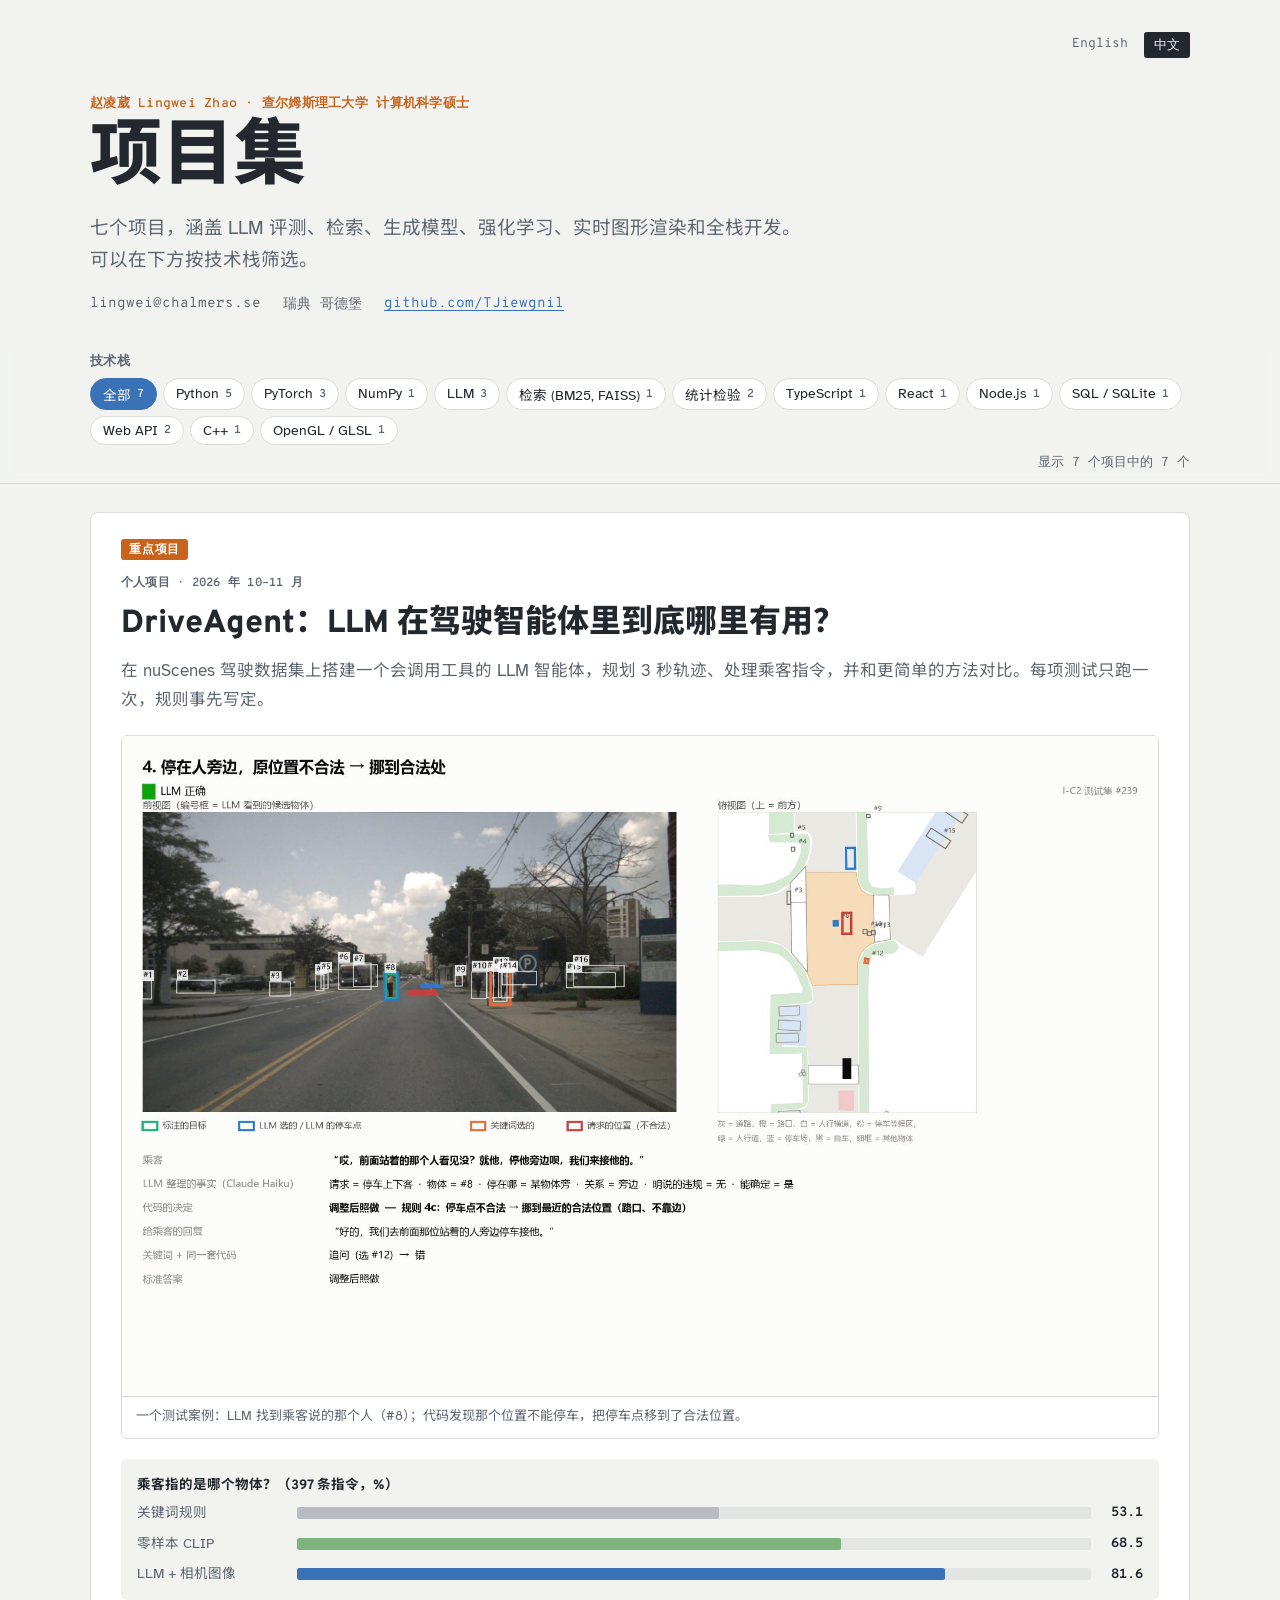
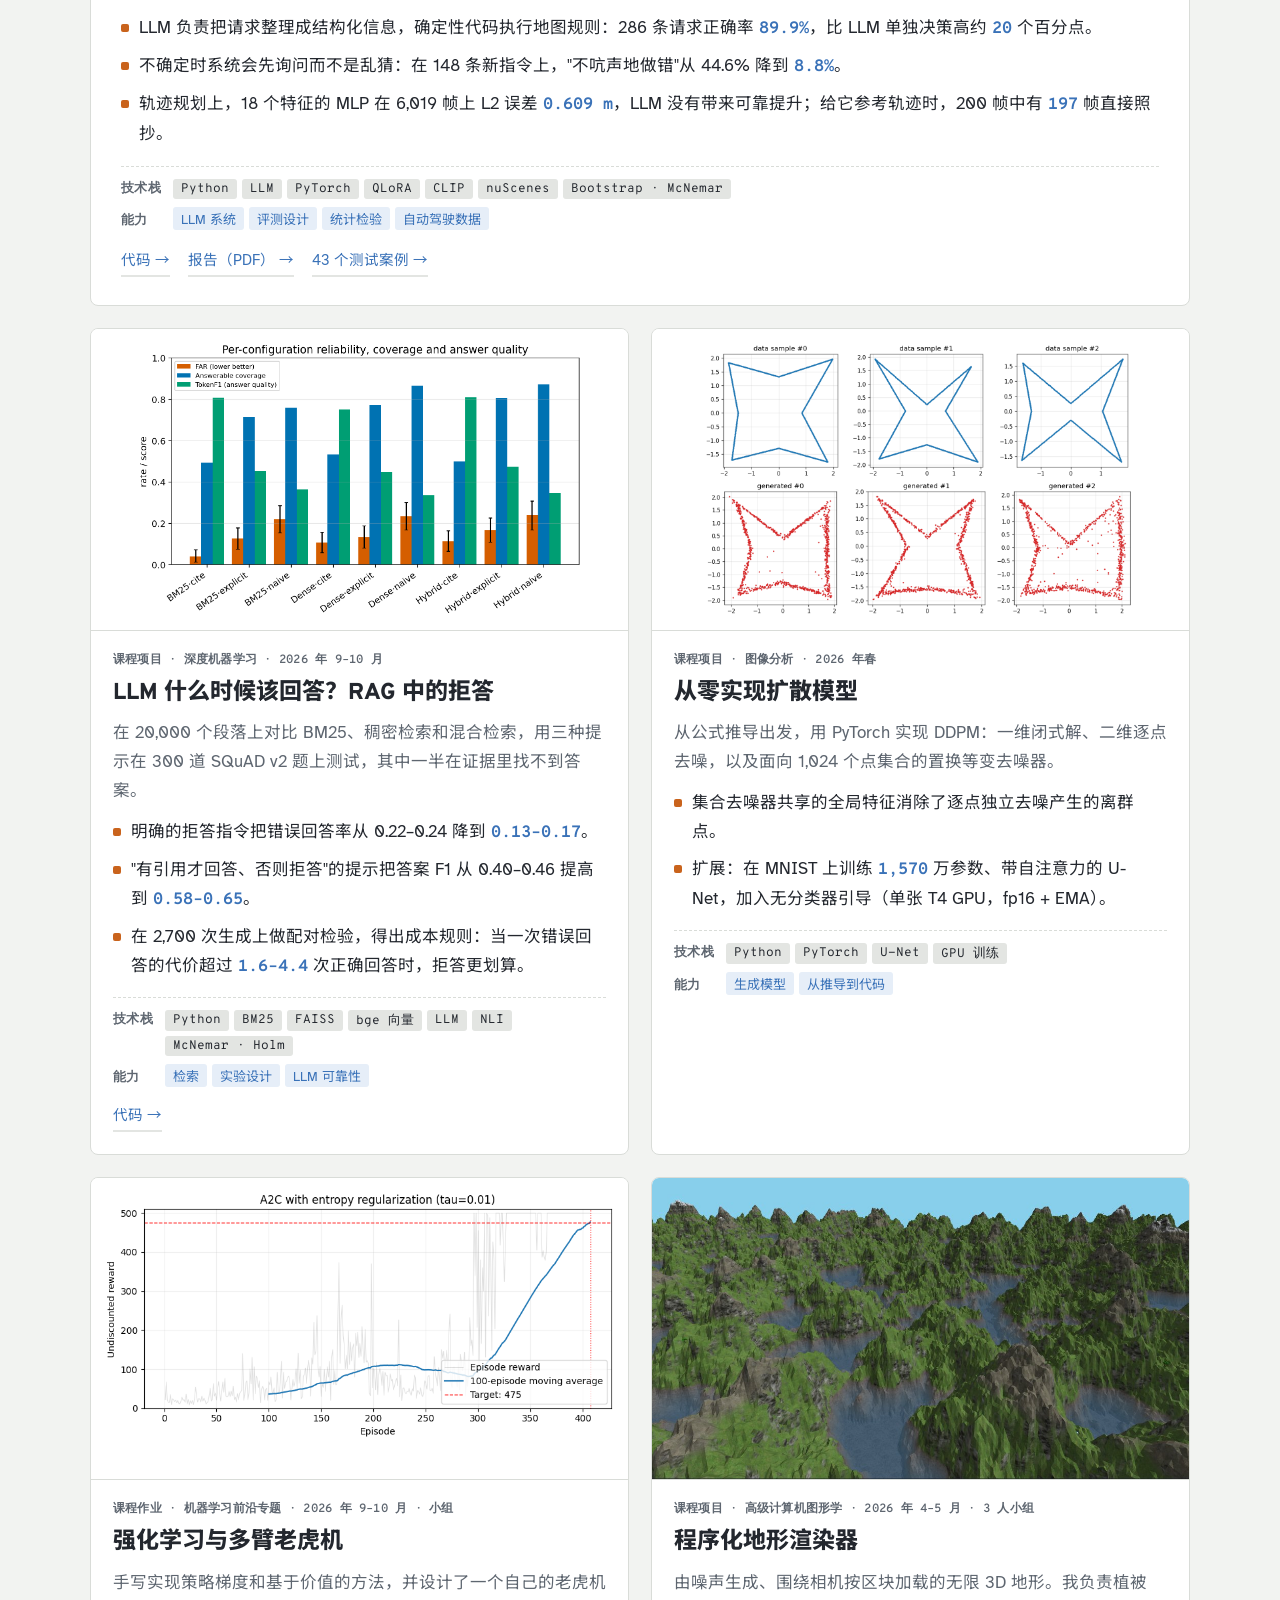
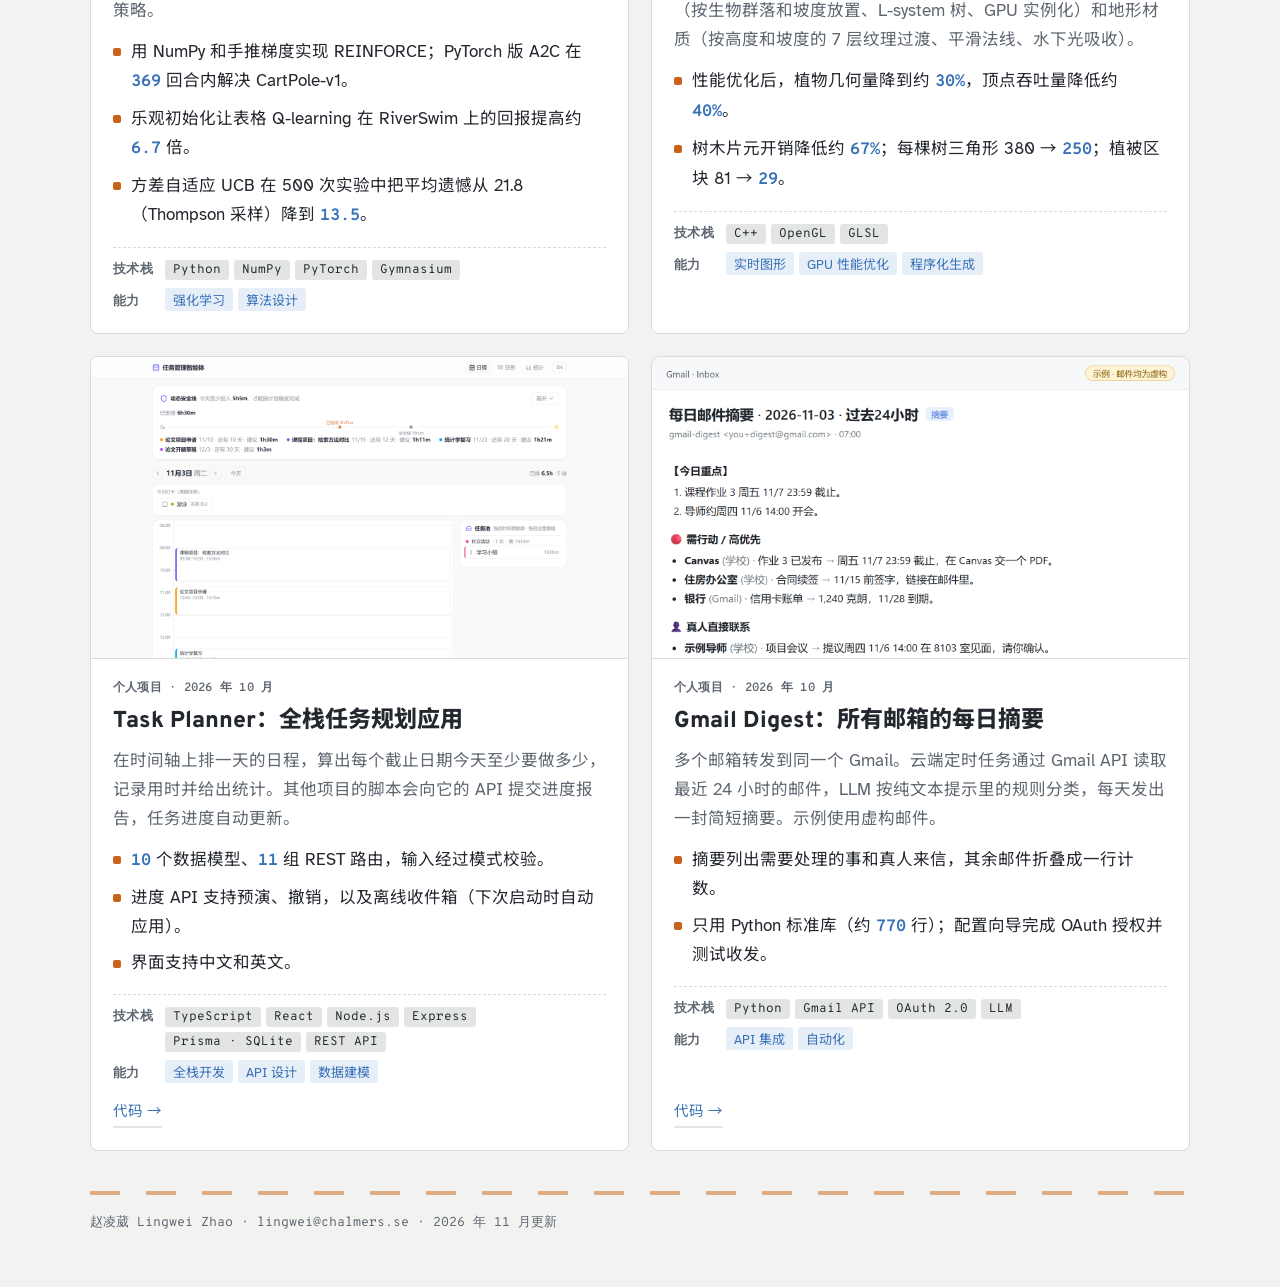
==== zh/index.html @ 18664e40 "Version the CSS/JS links so browsers load the new layout Co-Authored-By: Claude Opus 5.5 <noreply@an" ====
<!doctype html>
<html lang="zh-CN">
<head>
<meta charset="utf-8">
<meta name="viewport" content="width=device-width, initial-scale=1, viewport-fit=cover">
<title>赵凌葳 · 项目集</title>
<link rel="alternate" hreflang="en" href="https://tjiewgnil.github.io/">
<meta name="description" content="赵凌葳的项目：LLM 评测、检索、生成模型、强化学习、实时图形渲染与全栈开发。">
<link rel="preconnect" href="https://fonts.googleapis.com">
<link rel="preconnect" href="https://fonts.gstatic.com" crossorigin>
<link rel="stylesheet" href="https://fonts.googleapis.com/css2?family=Atkinson+Hyperlegible:ital,wght@0,400;0,700;1,400&family=Overpass:wght@700;800&family=Overpass+Mono:wght@400;600;700&family=Noto+Sans+SC:wght@700;800&display=swap">
<link rel="stylesheet" href="../assets/site.css?v=202611040209">
<style>
  :root { --display: "Overpass", "Noto Sans SC", "PingFang SC", "Microsoft YaHei", sans-serif;
          --body: "Atkinson Hyperlegible", "PingFang SC", "Microsoft YaHei", "Noto Sans SC", system-ui, sans-serif; }
  body { line-height: 1.75; }
</style>
</head>
<body>

<header class="hero">
  <div class="wrap">
    <nav class="langbar" aria-label="语言"><a href="../" hreflang="en" lang="en">English</a><span aria-current="page">中文</span></nav>
    <p class="name">赵凌葳 Lingwei Zhao · 查尔姆斯理工大学 计算机科学硕士</p>
    <h1>项目集</h1>
    <p class="lede">七个项目，涵盖 LLM 评测、检索、生成模型、强化学习、实时图形渲染和全栈开发。可以在下方按技术栈筛选。</p>
    <div class="meta">
      <span>lingwei@chalmers.se</span>
      <span>瑞典 哥德堡</span>
      <a href="https://github.com/TJiewgnil">github.com/TJiewgnil</a>
    </div>
  </div>
</header>

<div class="filters">
  <div class="wrap">
    <span class="label" id="filter-label">技术栈</span>
    <div class="chiprow" role="group" aria-labelledby="filter-label" data-all="全部"></div>
    <span class="status" aria-live="polite" data-format="显示 {t} 个项目中的 {n} 个">显示 7 个项目中的 7 个</span>
  </div>
</div>
<script type="application/json" id="tech-labels">{"python":"Python","pytorch":"PyTorch","numpy":"NumPy","llm":"LLM","retrieval":"检索 (BM25, FAISS)","stats":"统计检验","typescript":"TypeScript","react":"React","node":"Node.js","sql":"SQL / SQLite","api":"Web API","cpp":"C++","opengl":"OpenGL / GLSL"}</script>

<main class="wrap">
  <div class="grid">

    <!-- 1 DriveAgent (featured) -->
    <article class="card featured" id="driveagent" data-tech="python pytorch llm stats">
      <div class="body">
        <span class="badge">重点项目</span>
        <p class="ctx">个人项目 · 2026 年 10–11 月</p>
        <h2>DriveAgent：LLM 在驾驶智能体里到底哪里有用？</h2>
        <p class="what">在 nuScenes 驾驶数据集上搭建一个会调用工具的 LLM 智能体，规划 3 秒轨迹、处理乘客指令，并和更简单的方法对比。每项测试只跑一次，规则事先写定。</p>
        <figure class="fig">
          <img class="thumb" src="../assets/case_04_zh.jpg" alt="测试案例：乘客要求停在某人旁边；LLM 找到正确的人，代码把停车点移到合法位置" loading="lazy">
          <figcaption class="cap">一个测试案例：LLM 找到乘客说的那个人（#8）；代码发现那个位置不能停车，把停车点移到了合法位置。</figcaption>
        </figure>
        <div class="mini grow" role="img" aria-label="397 条 Talk2Car 指令上的准确率：关键词规则 53.1%，零样本 CLIP 68.5%，LLM 加相机图像 81.6%">
          <div class="t">乘客指的是哪个物体？（397 条指令，%）</div>
          <div class="row"><span class="lt">关键词规则</span><div class="track"><div class="fill road" style="--w:53.1%"></div></div><span class="val">53.1</span></div>
          <div class="row"><span class="lt">零样本 CLIP</span><div class="track"><div class="fill walk" style="--w:68.5%"></div></div><span class="val">68.5</span></div>
          <div class="row"><span class="lt">LLM + 相机图像</span><div class="track"><div class="fill park" style="--w:81.6%"></div></div><span class="val">81.6</span></div>
        </div>
        <ul class="results">
          <li>LLM 负责把请求整理成结构化信息，确定性代码执行地图规则：286 条请求正确率 <b>89.9%</b>，比 LLM 单独决策高约 <b>20</b> 个百分点。</li>
          <li>不确定时系统会先询问而不是乱猜：在 148 条新指令上，"不吭声地做错"从 44.6% 降到 <b>8.8%</b>。</li>
          <li>轨迹规划上，18 个特征的 MLP 在 6,019 帧上 L2 误差 <b>0.609 m</b>，LLM 没有带来可靠提升；给它参考轨迹时，200 帧中有 <b>197</b> 帧直接照抄。</li>
        </ul>
        <dl class="tags">
          <dt>技术栈</dt>
          <dd><span class="tech" data-k="python">Python</span><span class="tech" data-k="llm">LLM</span><span class="tech" data-k="pytorch">PyTorch</span><span class="tech">QLoRA</span><span class="tech">CLIP</span><span class="tech">nuScenes</span><span class="tech" data-k="stats">Bootstrap · McNemar</span></dd>
          <dt>能力</dt>
          <dd><span class="skill">LLM 系统</span><span class="skill">评测设计</span><span class="skill">统计检验</span><span class="skill">自动驾驶数据</span></dd>
        </dl>
        <div class="links">
          <a href="https://github.com/TJiewgnil/DriveAgent/blob/main/README.zh-CN.md">代码</a>
          <a href="https://github.com/TJiewgnil/DriveAgent/blob/main/docs/report.zh-CN.pdf">报告（PDF）</a>
          <a href="https://tjiewgnil.github.io/DriveAgent/">43 个测试案例</a>
        </div>
      </div>
    </article>

    <!-- 2 RAG -->
    <article class="card" id="rag" data-tech="python llm retrieval stats">
      <img class="thumb contain" src="../assets/rag-reliability.png" alt="九种检索器与提示组合的错误回答率、可回答覆盖率和答案 F1 柱状图" loading="lazy">
      <div class="body">
        <p class="ctx">课程项目 · 深度机器学习 · 2026 年 9–10 月</p>
        <h2>LLM 什么时候该回答？RAG 中的拒答</h2>
        <p class="what">在 20,000 个段落上对比 BM25、稠密检索和混合检索，用三种提示在 300 道 SQuAD v2 题上测试，其中一半在证据里找不到答案。</p>
        <ul class="results">
          <li>明确的拒答指令把错误回答率从 0.22–0.24 降到 <b>0.13–0.17</b>。</li>
          <li>"有引用才回答、否则拒答"的提示把答案 F1 从 0.40–0.46 提高到 <b>0.58–0.65</b>。</li>
          <li>在 2,700 次生成上做配对检验，得出成本规则：当一次错误回答的代价超过 <b>1.6–4.4</b> 次正确回答时，拒答更划算。</li>
        </ul>
        <dl class="tags">
          <dt>技术栈</dt>
          <dd><span class="tech" data-k="python">Python</span><span class="tech" data-k="retrieval">BM25</span><span class="tech" data-k="retrieval">FAISS</span><span class="tech">bge 向量</span><span class="tech" data-k="llm">LLM</span><span class="tech">NLI</span><span class="tech" data-k="stats">McNemar · Holm</span></dd>
          <dt>能力</dt>
          <dd><span class="skill">检索</span><span class="skill">实验设计</span><span class="skill">LLM 可靠性</span></dd>
        </dl>
        <div class="links"><a href="https://github.com/TJiewgnil/rag-cite-or-abstain">代码</a></div>
      </div>
    </article>

    <!-- 3 Diffusion -->
    <article class="card" id="diffusion" data-tech="python pytorch">
      <img class="thumb contain" src="../assets/diffusion-sets.png" alt="上排：1,024 个点组成的训练形状；下排：集合去噪器生成的形状" loading="lazy">
      <div class="body">
        <p class="ctx">课程项目 · 图像分析 · 2026 年春</p>
        <h2>从零实现扩散模型</h2>
        <p class="what">从公式推导出发，用 PyTorch 实现 DDPM：一维闭式解、二维逐点去噪，以及面向 1,024 个点集合的置换等变去噪器。</p>
        <ul class="results">
          <li>集合去噪器共享的全局特征消除了逐点独立去噪产生的离群点。</li>
          <li>扩展：在 MNIST 上训练 <b>1,570</b> 万参数、带自注意力的 U-Net，加入无分类器引导（单张 T4 GPU，fp16 + EMA）。</li>
        </ul>
        <dl class="tags">
          <dt>技术栈</dt>
          <dd><span class="tech" data-k="python">Python</span><span class="tech" data-k="pytorch">PyTorch</span><span class="tech">U-Net</span><span class="tech">GPU 训练</span></dd>
          <dt>能力</dt>
          <dd><span class="skill">生成模型</span><span class="skill">从推导到代码</span></dd>
        </dl>
      </div>
    </article>

    <!-- 4 RL -->
    <article class="card" id="rl" data-tech="python numpy pytorch">
      <img class="thumb contain" src="../assets/rl-a2c.png" alt="CartPole-v1 上带熵正则的 A2C 学习曲线，达到 475 分目标" loading="lazy">
      <div class="body">
        <p class="ctx">课程作业 · 机器学习前沿专题 · 2026 年 9–10 月 · 小组</p>
        <h2>强化学习与多臂老虎机</h2>
        <p class="what">手写实现策略梯度和基于价值的方法，并设计了一个自己的老虎机策略。</p>
        <ul class="results">
          <li>用 NumPy 和手推梯度实现 REINFORCE；PyTorch 版 A2C 在 <b>369</b> 回合内解决 CartPole-v1。</li>
          <li>乐观初始化让表格 Q-learning 在 RiverSwim 上的回报提高约 <b>6.7</b> 倍。</li>
          <li>方差自适应 UCB 在 500 次实验中把平均遗憾从 21.8（Thompson 采样）降到 <b>13.5</b>。</li>
        </ul>
        <dl class="tags">
          <dt>技术栈</dt>
          <dd><span class="tech" data-k="python">Python</span><span class="tech" data-k="numpy">NumPy</span><span class="tech" data-k="pytorch">PyTorch</span><span class="tech">Gymnasium</span></dd>
          <dt>能力</dt>
          <dd><span class="skill">强化学习</span><span class="skill">算法设计</span></dd>
        </dl>
      </div>
    </article>

    <!-- 5 Terrain -->
    <article class="card" id="terrain" data-tech="cpp opengl">
      <img class="thumb" src="../assets/terrain-final.jpg" alt="渲染出的峡湾地形：带纹理的山体、湖泊和森林按区块加载" loading="lazy">
      <div class="body">
        <p class="ctx">课程项目 · 高级计算机图形学 · 2026 年 4–5 月 · 3 人小组</p>
        <h2>程序化地形渲染器</h2>
        <p class="what">由噪声生成、围绕相机按区块加载的无限 3D 地形。我负责植被（按生物群落和坡度放置、L-system 树、GPU 实例化）和地形材质（按高度和坡度的 7 层纹理过渡、平滑法线、水下光吸收）。</p>
        <ul class="results">
          <li>性能优化后，植物几何量降到约 <b>30%</b>，顶点吞吐量降低约 <b>40%</b>。</li>
          <li>树木片元开销降低约 <b>67%</b>；每棵树三角形 380 → <b>250</b>；植被区块 81 → <b>29</b>。</li>
        </ul>
        <dl class="tags">
          <dt>技术栈</dt>
          <dd><span class="tech" data-k="cpp">C++</span><span class="tech" data-k="opengl">OpenGL</span><span class="tech" data-k="opengl">GLSL</span></dd>
          <dt>能力</dt>
          <dd><span class="skill">实时图形</span><span class="skill">GPU 性能优化</span><span class="skill">程序化生成</span></dd>
        </dl>
      </div>
    </article>

    <!-- 6 Task Planner -->
    <article class="card" id="taskplanner" data-tech="typescript react node sql api">
      <img class="thumb" src="../assets/tp-schedule-zh.png" alt="任务规划器的日视图：时间轴、安全线和任务池" loading="lazy">
      <div class="body">
        <p class="ctx">个人项目 · 2026 年 10 月</p>
        <h2>Task Planner：全栈任务规划应用</h2>
        <p class="what">在时间轴上排一天的日程，算出每个截止日期今天至少要做多少，记录用时并给出统计。其他项目的脚本会向它的 API 提交进度报告，任务进度自动更新。</p>
        <ul class="results">
          <li><b>10</b> 个数据模型、<b>11</b> 组 REST 路由，输入经过模式校验。</li>
          <li>进度 API 支持预演、撤销，以及离线收件箱（下次启动时自动应用）。</li>
          <li>界面支持中文和英文。</li>
        </ul>
        <dl class="tags">
          <dt>技术栈</dt>
          <dd><span class="tech" data-k="typescript">TypeScript</span><span class="tech" data-k="react">React</span><span class="tech" data-k="node">Node.js</span><span class="tech" data-k="node">Express</span><span class="tech" data-k="sql">Prisma · SQLite</span><span class="tech" data-k="api">REST API</span></dd>
          <dt>能力</dt>
          <dd><span class="skill">全栈开发</span><span class="skill">API 设计</span><span class="skill">数据建模</span></dd>
        </dl>
        <div class="links"><a href="https://github.com/TJiewgnil/task-planner">代码</a></div>
      </div>
    </article>

    <!-- 7 Gmail Digest -->
    <article class="card" id="gmaildigest" data-tech="python llm api">
      <img class="thumb" src="../assets/digest-zh.png" alt="每日摘要邮件示例：今日重点、待办和来自真人的消息" loading="lazy">
      <div class="body">
        <p class="ctx">个人项目 · 2026 年 10 月</p>
        <h2>Gmail Digest：所有邮箱的每日摘要</h2>
        <p class="what">多个邮箱转发到同一个 Gmail。云端定时任务通过 Gmail API 读取最近 24 小时的邮件，LLM 按纯文本提示里的规则分类，每天发出一封简短摘要。示例使用虚构邮件。</p>
        <ul class="results">
          <li>摘要列出需要处理的事和真人来信，其余邮件折叠成一行计数。</li>
          <li>只用 Python 标准库（约 <b>770</b> 行）；配置向导完成 OAuth 授权并测试收发。</li>
        </ul>
        <dl class="tags">
          <dt>技术栈</dt>
          <dd><span class="tech" data-k="python">Python</span><span class="tech" data-k="api">Gmail API</span><span class="tech" data-k="api">OAuth 2.0</span><span class="tech" data-k="llm">LLM</span></dd>
          <dt>能力</dt>
          <dd><span class="skill">API 集成</span><span class="skill">自动化</span></dd>
        </dl>
        <div class="links"><a href="https://github.com/TJiewgnil/gmail-digest">代码</a></div>
      </div>
    </article>

  </div>
</main>

<footer><div class="wrap"><div class="lane" role="presentation"></div><p>赵凌葳 Lingwei Zhao · lingwei@chalmers.se · 2026 年 11 月更新</p></div></footer>
<script src="../assets/portfolio.js?v=202611040209"></script>
</body>
</html>
---- assets/site.css ----
/* Layout: a project collection. A sticky tech-stack filter under the header; one featured wide card
   (DriveAgent) and a two-column grid of project cards with the same anatomy: image, context, what was built,
   results, tech stack (filterable), skills, links. Colours from the DriveAgent map-figure legend; light only. */
:root {
  color-scheme: light;
  --bg: #F2F3F1;        /* crosswalk paper */
  --surface: #FFFFFF;
  --ink: #23272E;       /* asphalt */
  --muted: #5E6670;
  --line: #D9DCD8;
  --track: #E3E5E2;
  --road: #B8BCC2;      /* baselines */
  --walk: #7FB37E;      /* sidewalk green */
  --park: #3A72B8;      /* car-park blue: primary, links, active filter */
  --junction: #C9631C;  /* intersection orange: highlights */
  --park-soft: #E6EEF8;
  --on-park: #FFFFFF;
  --display: "Overpass", "Noto Sans SC", system-ui, "Segoe UI", sans-serif;
  --body: "Atkinson Hyperlegible", system-ui, -apple-system, "Segoe UI", "PingFang SC", "Microsoft YaHei", sans-serif;
  --mono: "Overpass Mono", ui-monospace, Consolas, Menlo, monospace;
}
* { box-sizing: border-box; }
html { -webkit-text-size-adjust: 100%; }
body { margin: 0; background: var(--bg); color: var(--ink); font: 16.5px/1.6 var(--body); }
body::before { content: ""; position: fixed; inset: 0 0 auto; height: env(safe-area-inset-top, 0px); z-index: 10; background: var(--bg); }
.wrap { max-width: 1140px; margin: 0 auto;
  padding-left: max(20px, env(safe-area-inset-left, 0px)); padding-right: max(20px, env(safe-area-inset-right, 0px)); }
a { color: var(--park); text-decoration-thickness: 1px; text-underline-offset: 3px; }
a:hover { color: var(--junction); }
:focus-visible { outline: 3px solid var(--junction); outline-offset: 2px; border-radius: 3px; }
h1, h2, h3 { font-family: var(--display); text-wrap: balance; color: var(--ink); margin: 0; }
p { margin: 0; }

/* ---------- header */
.hero { padding-block: 32px 28px; }
.langbar { display: flex; justify-content: flex-end; gap: 6px; margin-bottom: 36px; font: 13px var(--mono); }
.langbar a, .langbar span { padding: 4px 10px; border-radius: 3px; text-decoration: none; }
.langbar a { color: var(--muted); }
.langbar a:hover { color: var(--ink); background: var(--track); }
.langbar span { background: var(--ink); color: var(--bg); }
.name { font: 600 13px var(--mono); letter-spacing: .08em; text-transform: uppercase; color: var(--junction); margin-bottom: 12px; }
:lang(zh) .name { text-transform: none; letter-spacing: .02em; }
h1 { font-size: clamp(40px, 6.6vw, 72px); line-height: 1; font-weight: 800; letter-spacing: -.025em; margin-bottom: 16px; }
:lang(zh) h1 { letter-spacing: 0; }
.lede { font-size: 18.5px; color: var(--muted); max-width: 720px; margin-bottom: 18px; }
.meta { display: flex; flex-wrap: wrap; gap: 6px 22px; font: 14px var(--mono); color: var(--muted); }
.lane { height: 4px; background: repeating-linear-gradient(90deg, var(--junction) 0 30px, transparent 30px 56px); opacity: .5; }

/* ---------- filter bar */
.filters { position: sticky; top: env(safe-area-inset-top, 0px); z-index: 5; background: color-mix(in srgb, var(--bg) 92%, transparent); backdrop-filter: blur(6px); border-bottom: 1px solid var(--line); }
.filters .wrap { padding-block: 12px; display: flex; flex-wrap: wrap; align-items: center; gap: 8px 14px; }
.filters .label { font: 600 12.5px var(--mono); letter-spacing: .07em; text-transform: uppercase; color: var(--muted); }
:lang(zh) .filters .label { letter-spacing: .02em; }
.chiprow { display: flex; flex-wrap: wrap; gap: 6px; min-width: 0; }
.fchip { font: 13.5px var(--body); color: var(--ink); background: var(--surface); border: 1px solid var(--line); border-radius: 999px; padding: 5px 12px; cursor: pointer; display: inline-flex; gap: 6px; align-items: center; }
.fchip .n { font: 600 11.5px var(--mono); color: var(--muted); }
.fchip:hover { border-color: var(--park); }
.fchip[aria-pressed="true"] { background: var(--park); border-color: var(--park); color: var(--on-park); }
.fchip[aria-pressed="true"] .n { color: var(--on-park); opacity: .85; }
.status { font: 13px var(--mono); color: var(--muted); margin-left: auto; }

/* ---------- cards */
.grid { display: grid; grid-template-columns: repeat(2, minmax(0, 1fr)); gap: 22px; padding-block: 28px 12px; }
.card { background: var(--surface); border: 1px solid var(--line); border-radius: 8px; overflow: hidden; display: flex; flex-direction: column; min-width: 0; }
.card[hidden] { display: none !important; }
.card .thumb { display: block; width: 100%; aspect-ratio: 16 / 9; object-fit: cover; object-position: top; background: #fff; border-bottom: 1px solid var(--line); }
.card .thumb.contain { object-fit: contain; padding: 10px; }
.card .body { padding: 20px 22px 22px; display: flex; flex-direction: column; gap: 12px; flex: 1; }
.ctx { font: 600 12px var(--mono); letter-spacing: .06em; text-transform: uppercase; color: var(--muted); }
:lang(zh) .ctx { letter-spacing: .02em; }
.card h2 { font-size: 23px; line-height: 1.2; font-weight: 800; }
.what { color: var(--muted); }
.results { list-style: none; margin: 0; padding: 0; display: grid; gap: 8px; }
.results li { padding-left: 18px; position: relative; }
.results li::before { content: ""; position: absolute; left: 0; top: .62em; width: 8px; height: 8px; border-radius: 2px; background: var(--junction); }
.results b { font-family: var(--mono); font-weight: 700; color: var(--park); }
.tags { display: grid; grid-template-columns: auto minmax(0, 1fr); gap: 8px 12px; align-items: baseline; margin: 4px 0 0; padding-top: 12px; border-top: 1px dashed var(--line); }
.tags dt { font: 600 11.5px var(--mono); letter-spacing: .07em; text-transform: uppercase; color: var(--muted); white-space: nowrap; }
:lang(zh) .tags dt { letter-spacing: .02em; font-size: 12.5px; }
.tags dd { margin: 0; display: flex; flex-wrap: wrap; gap: 5px; }
.tech { font: 12.5px var(--mono); color: var(--ink); background: var(--track); border-radius: 3px; padding: 2px 8px; }
.tech.on { background: var(--park); color: var(--on-park); }
.skill { font: 13px var(--body); color: var(--park); background: var(--park-soft); border-radius: 3px; padding: 2px 8px; }
.links { display: flex; flex-wrap: wrap; gap: 8px 18px; margin-top: auto; padding-top: 4px; }
.links a { font-size: 14.5px; text-decoration: none; border-bottom: 2px solid var(--track); padding-bottom: 1px; }
.links a::after { content: " \2192"; }
.links a:hover { border-color: var(--junction); }
.cap { font-size: 13px; color: var(--muted); padding: 8px 22px 0; }

/* featured card: one column, top to bottom (title, description, figure, chart, results, tags, links) */
.card.featured { grid-column: 1 / -1; }
.card.featured .body { padding: 26px 30px 28px; gap: 14px; }
.card.featured h2 { font-size: clamp(26px, 3vw, 32px); }
.fig { margin: 6px 0; border: 1px solid var(--line); border-radius: 6px; background: #fff; overflow: hidden; }
.fig .thumb { aspect-ratio: auto; height: auto; border-bottom: 0; object-fit: contain; }
.fig .cap { padding: 8px 14px 10px; border-top: 1px solid var(--line); }
.badge { align-self: flex-start; font: 700 11.5px var(--mono); letter-spacing: .07em; text-transform: uppercase; background: var(--junction); color: #fff; padding: 3px 8px; border-radius: 3px; }

/* mini bar chart in the featured card */
.mini { display: grid; gap: 7px; padding: 14px 16px; background: var(--bg); border-radius: 6px; }
.mini .t { font: 700 13.5px var(--display); }
.row { display: grid; grid-template-columns: 150px minmax(0, 1fr) 42px; gap: 10px; align-items: center; font-size: 13.5px; color: var(--muted); }
.track { height: 12px; background: var(--track); border-radius: 2px; overflow: hidden; }
.fill { height: 100%; width: var(--w); border-radius: 2px; }
.fill.road { background: var(--road); } .fill.walk { background: var(--walk); } .fill.park { background: var(--park); }
.val { text-align: right; font: 700 13.5px var(--mono); color: var(--ink); font-variant-numeric: tabular-nums; }
.motion .grow .fill { width: 0; transition: width 1s cubic-bezier(.2, .7, .2, 1); }
.motion .grow .row:nth-of-type(2) .fill { transition-delay: .15s; }
.motion .grow .row:nth-of-type(3) .fill { transition-delay: .3s; }
.motion .grow.in .fill { width: var(--w); }

.empty { padding: 40px 0; color: var(--muted); }
footer { padding-block: 28px 56px; font: 13px var(--mono); color: var(--muted); }
footer p { margin-top: 18px; }

@media (max-width: 900px) {
  .grid { grid-template-columns: minmax(0, 1fr); }
  .card.featured .body { padding: 20px 18px 22px; }
  .status { margin-left: 0; width: 100%; }
}
@media (max-width: 560px) {
  body { font-size: 16px; }
  .card .body { padding: 18px 16px 20px; }
  .row { grid-template-columns: minmax(0, 1fr) 42px; }
  .row .lt { grid-column: 1 / -1; margin-bottom: -4px; }
  .tags { grid-template-columns: minmax(0, 1fr); }
  .langbar { margin-bottom: 24px; }
  /* one scrollable chip row so the sticky bar stays short on phones */
  .filters .wrap { gap: 6px 10px; padding-block: 10px; }
  .chiprow { flex-wrap: nowrap; overflow-x: auto; width: 100%; scrollbar-width: none; padding-bottom: 2px;
    mask-image: linear-gradient(90deg, #000 88%, transparent); }
  .chiprow::-webkit-scrollbar { display: none; }
  .fchip { flex: none; }
  .filters .label { display: none; }
  .status { font-size: 12px; }
}
@media (prefers-reduced-motion: reduce) { .motion .grow .fill { width: var(--w); transition: none; } }
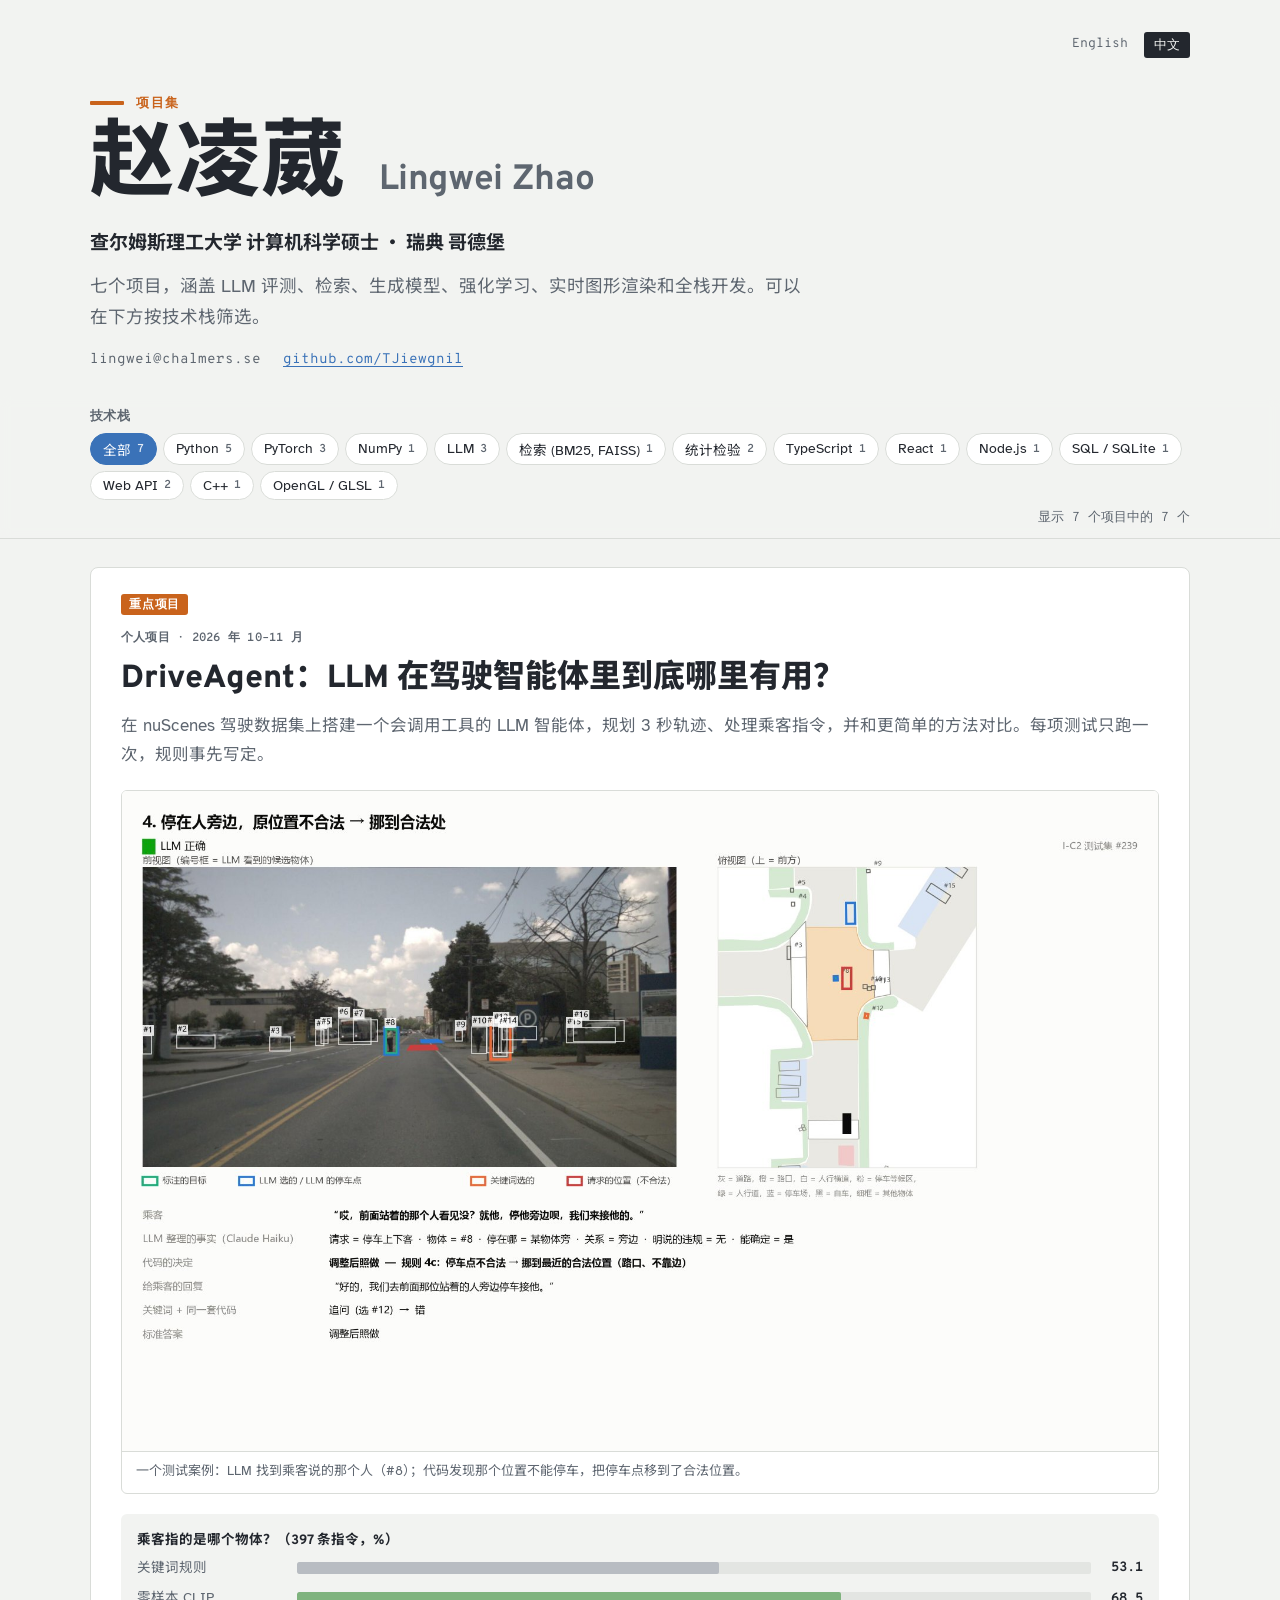
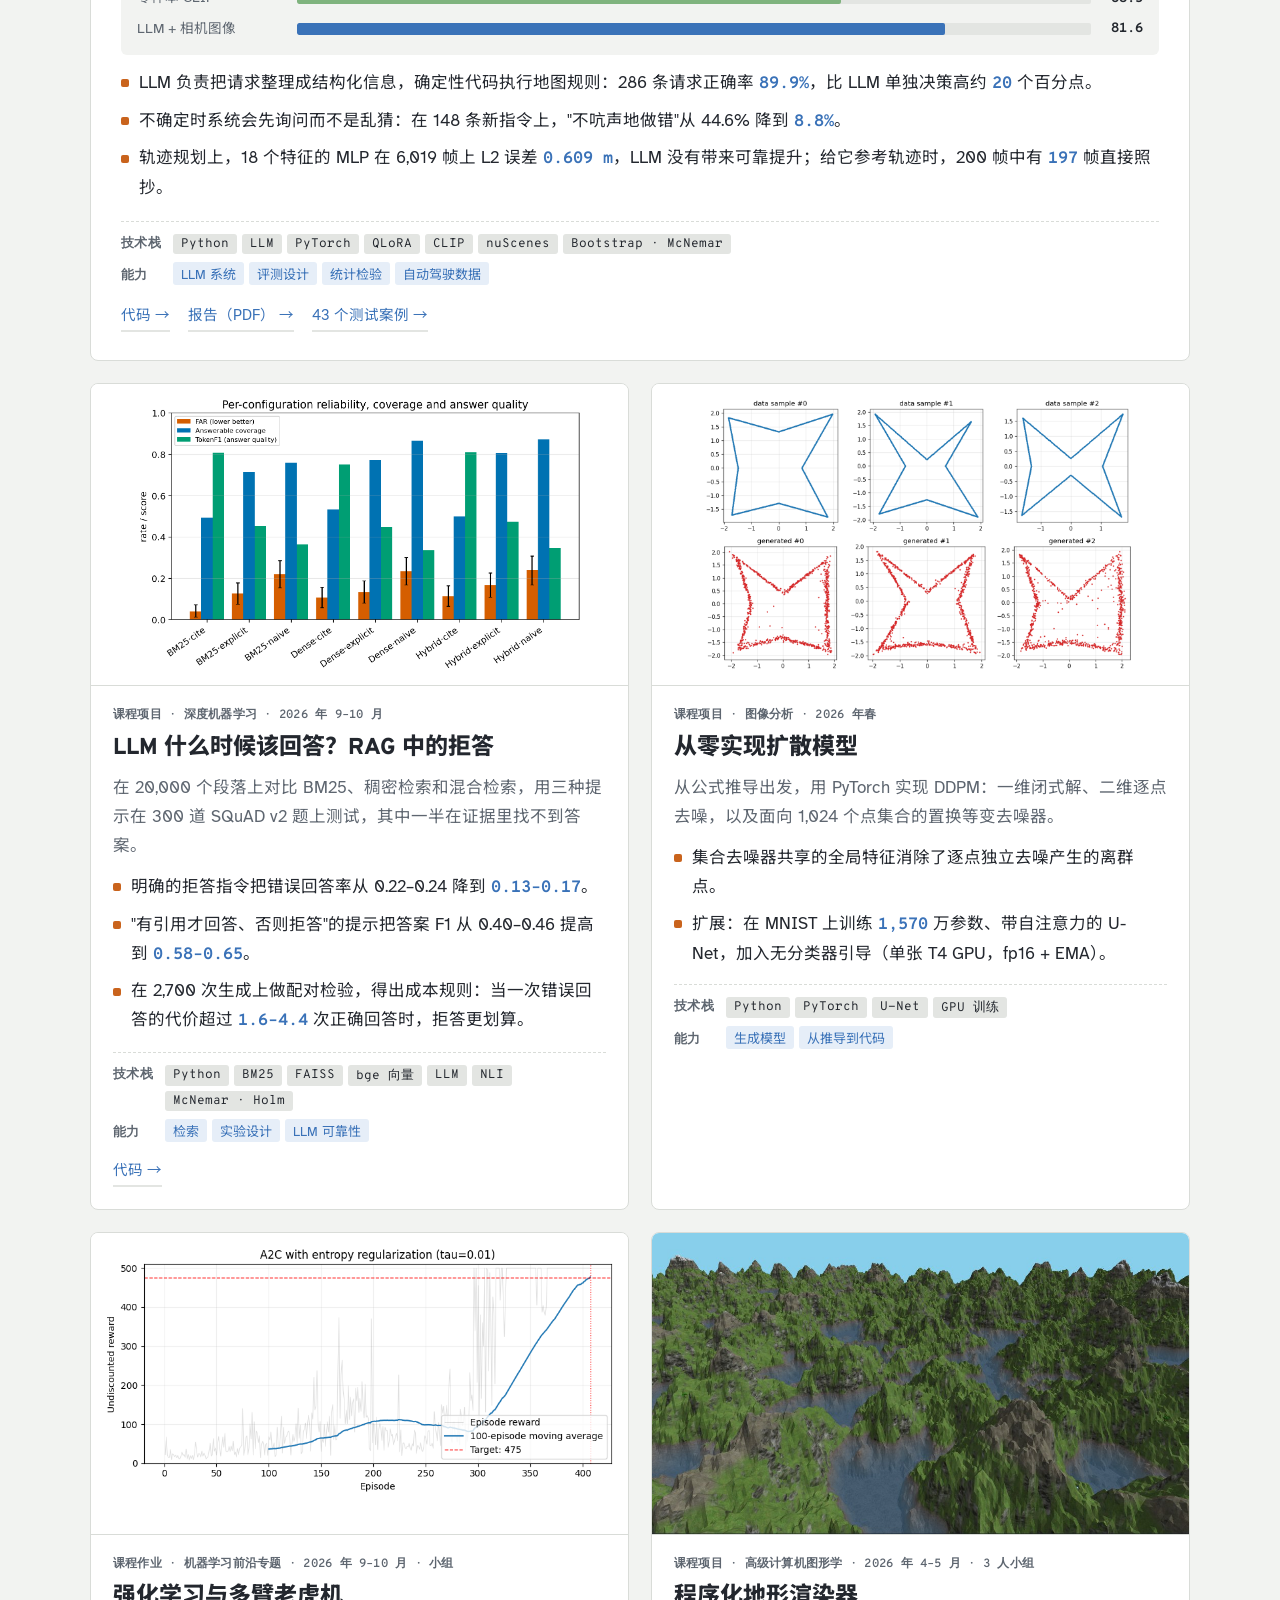
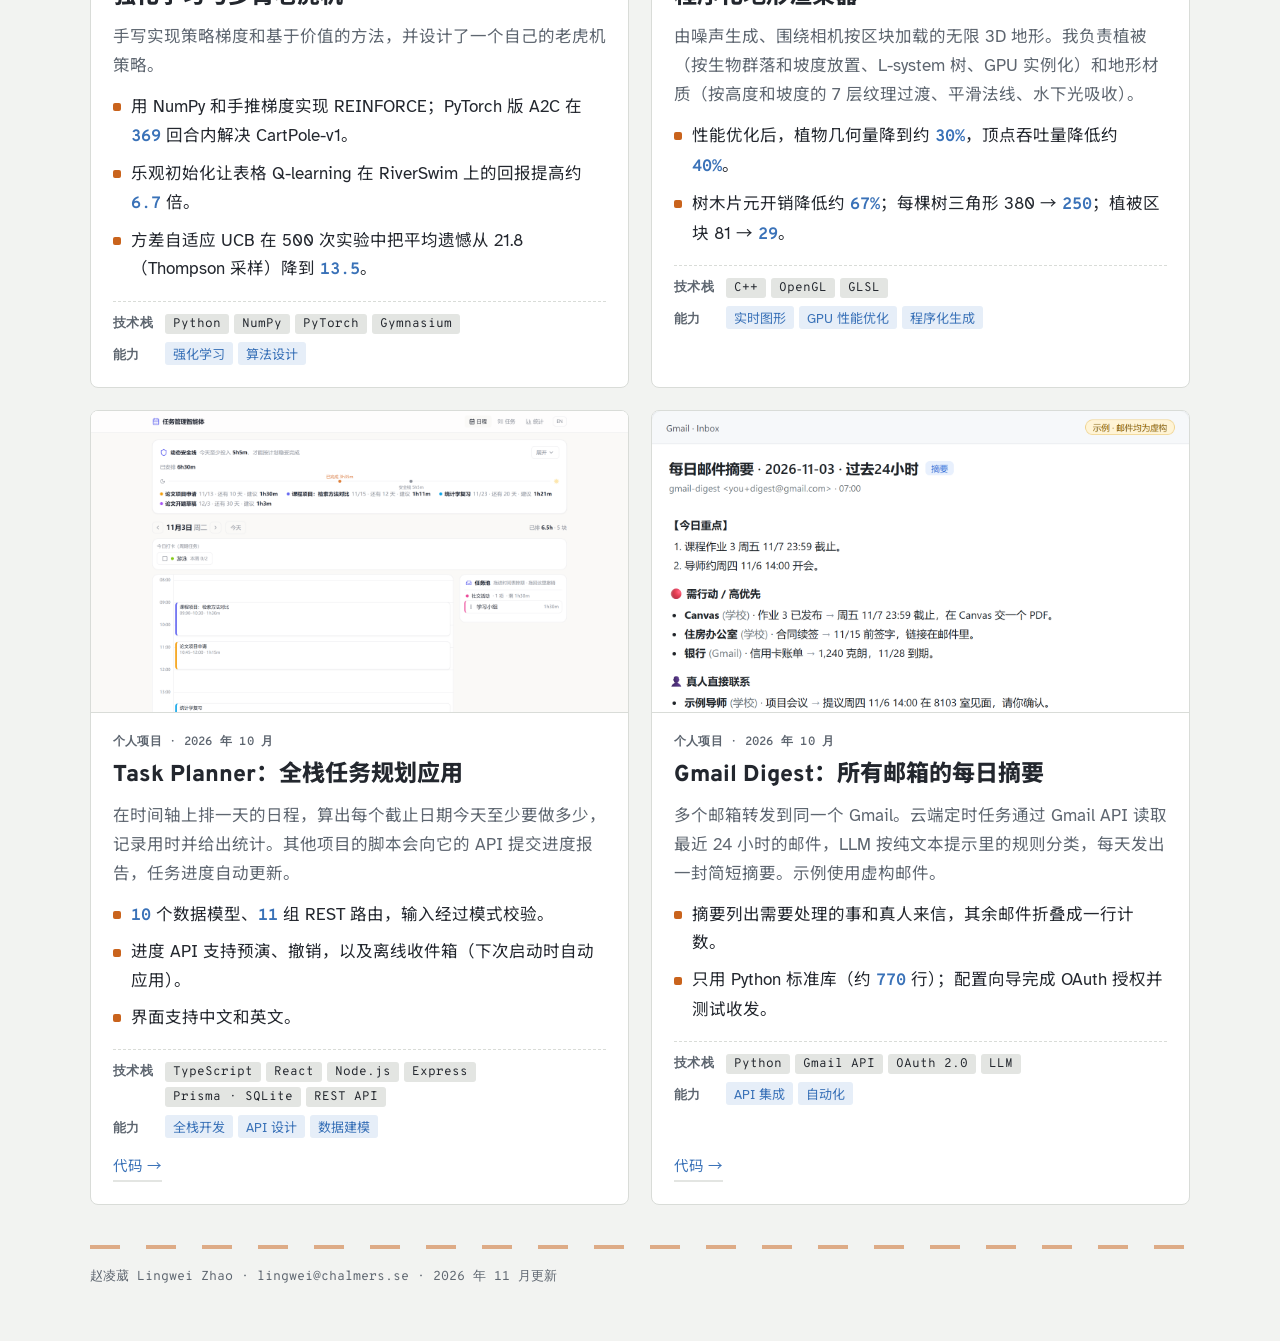
==== commit ac09ae17: "Header: name as the main title, degree line and contact below Co-Authored-By: Claude Opus 5.5 <norep" ====
--- a/zh/index.html
+++ b/zh/index.html
@@ -9,7 +9,7 @@
 <link rel="preconnect" href="https://fonts.googleapis.com">
 <link rel="preconnect" href="https://fonts.gstatic.com" crossorigin>
 <link rel="stylesheet" href="https://fonts.googleapis.com/css2?family=Atkinson+Hyperlegible:ital,wght@0,400;0,700;1,400&family=Overpass:wght@700;800&family=Overpass+Mono:wght@400;600;700&family=Noto+Sans+SC:wght@700;800&display=swap">
-<link rel="stylesheet" href="../assets/site.css?v=202611040209">
+<link rel="stylesheet" href="../assets/site.css?v=202611040212">
 <style>
   :root { --display: "Overpass", "Noto Sans SC", "PingFang SC", "Microsoft YaHei", sans-serif;
           --body: "Atkinson Hyperlegible", "PingFang SC", "Microsoft YaHei", "Noto Sans SC", system-ui, sans-serif; }
@@ -21,12 +21,12 @@
 <header class="hero">
   <div class="wrap">
     <nav class="langbar" aria-label="语言"><a href="../" hreflang="en" lang="en">English</a><span aria-current="page">中文</span></nav>
-    <p class="name">赵凌葳 Lingwei Zhao · 查尔姆斯理工大学 计算机科学硕士</p>
-    <h1>项目集</h1>
+    <p class="kicker">项目集</p>
+    <h1>赵凌葳 <span class="alt" lang="en">Lingwei Zhao</span></h1>
+    <p class="role">查尔姆斯理工大学 计算机科学硕士 · <span class="nw">瑞典 哥德堡</span></p>
     <p class="lede">七个项目，涵盖 LLM 评测、检索、生成模型、强化学习、实时图形渲染和全栈开发。可以在下方按技术栈筛选。</p>
     <div class="meta">
       <span>lingwei@chalmers.se</span>
-      <span>瑞典 哥德堡</span>
       <a href="https://github.com/TJiewgnil">github.com/TJiewgnil</a>
     </div>
   </div>
@@ -210,6 +210,6 @@
 </main>
 
 <footer><div class="wrap"><div class="lane" role="presentation"></div><p>赵凌葳 Lingwei Zhao · lingwei@chalmers.se · 2026 年 11 月更新</p></div></footer>
-<script src="../assets/portfolio.js?v=202611040209"></script>
+<script src="../assets/portfolio.js?v=202611040212"></script>
 </body>
 </html>
--- a/assets/site.css
+++ b/assets/site.css
@@ -38,11 +38,16 @@
 .langbar a { color: var(--muted); }
 .langbar a:hover { color: var(--ink); background: var(--track); }
 .langbar span { background: var(--ink); color: var(--bg); }
-.name { font: 600 13px var(--mono); letter-spacing: .08em; text-transform: uppercase; color: var(--junction); margin-bottom: 12px; }
-:lang(zh) .name { text-transform: none; letter-spacing: .02em; }
-h1 { font-size: clamp(40px, 6.6vw, 72px); line-height: 1; font-weight: 800; letter-spacing: -.025em; margin-bottom: 16px; }
-:lang(zh) h1 { letter-spacing: 0; }
-.lede { font-size: 18.5px; color: var(--muted); max-width: 720px; margin-bottom: 18px; }
+/* kicker (what the page is) → name (largest) → degree line → one-line summary → contact */
+.kicker { display: flex; align-items: center; gap: 12px; font: 600 13px var(--mono); letter-spacing: .1em; text-transform: uppercase; color: var(--junction); margin-bottom: 14px; }
+.kicker::before { content: ""; width: 34px; height: 4px; background: var(--junction); border-radius: 1px; }
+:lang(zh) .kicker { letter-spacing: .12em; }
+h1 { font-size: clamp(44px, 7.4vw, 84px); line-height: 1; font-weight: 800; letter-spacing: -.03em; margin-bottom: 14px; }
+:lang(zh) h1 { letter-spacing: .02em; }
+h1 .alt { font-size: .42em; font-weight: 700; letter-spacing: -.01em; color: var(--muted); margin-left: .25em; white-space: nowrap; }
+.role { font-size: 19px; font-weight: 700; color: var(--ink); margin-bottom: 14px; }
+.nw { white-space: nowrap; }
+.lede { font-size: 17.5px; color: var(--muted); max-width: 720px; margin-bottom: 18px; }
 .meta { display: flex; flex-wrap: wrap; gap: 6px 22px; font: 14px var(--mono); color: var(--muted); }
 .lane { height: 4px; background: repeating-linear-gradient(90deg, var(--junction) 0 30px, transparent 30px 56px); opacity: .5; }
 
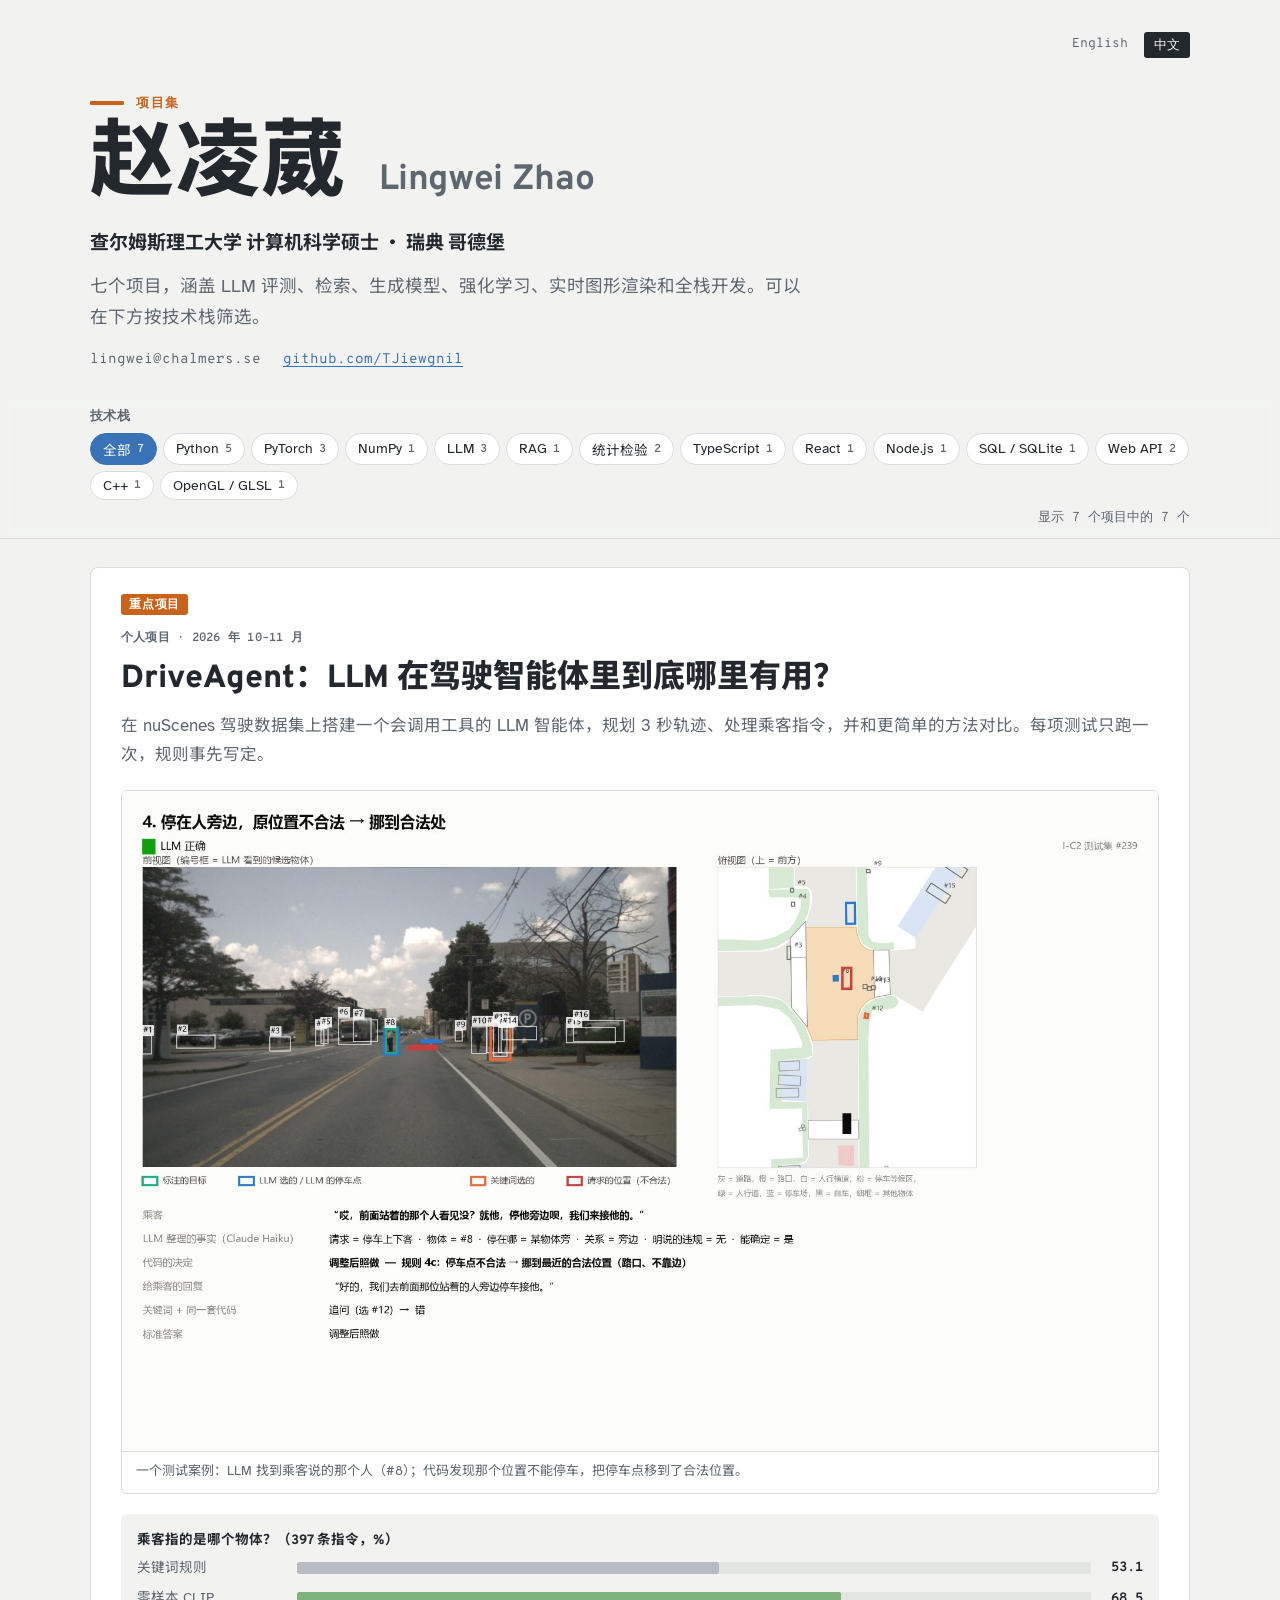
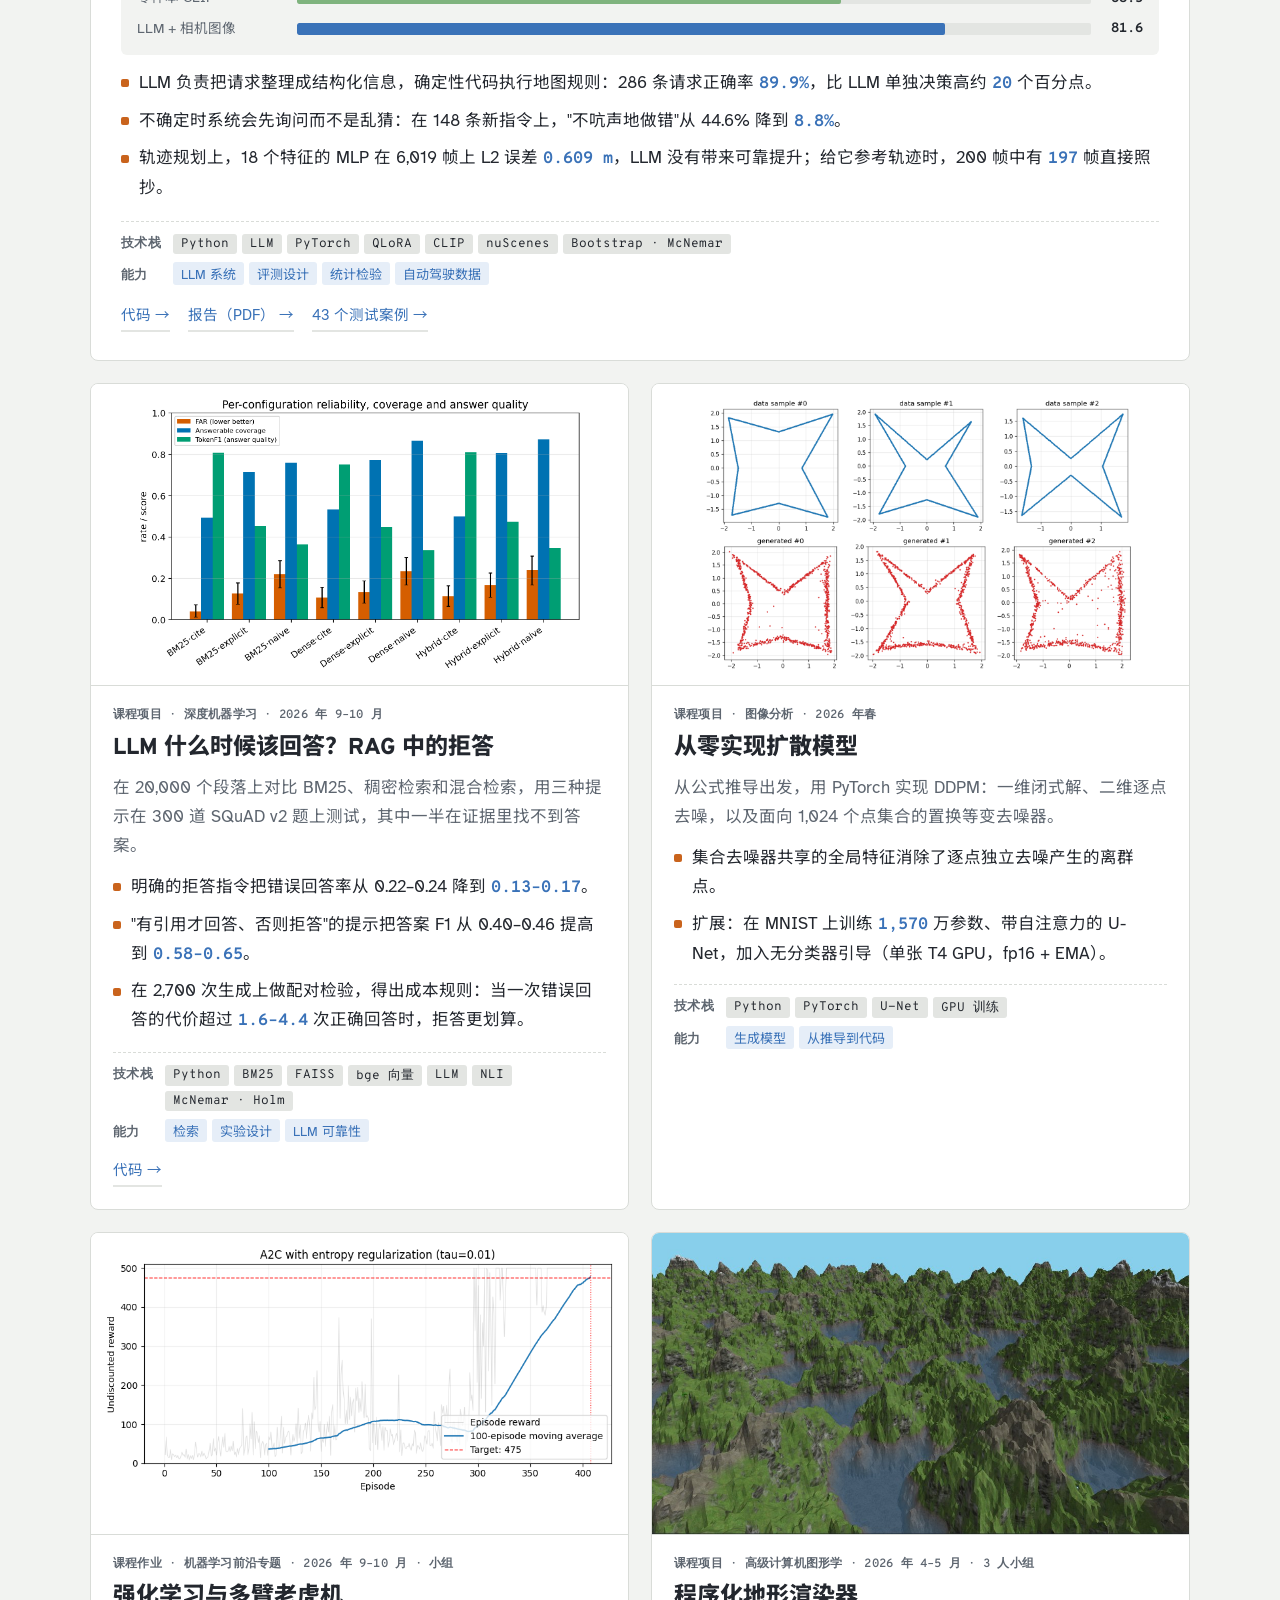
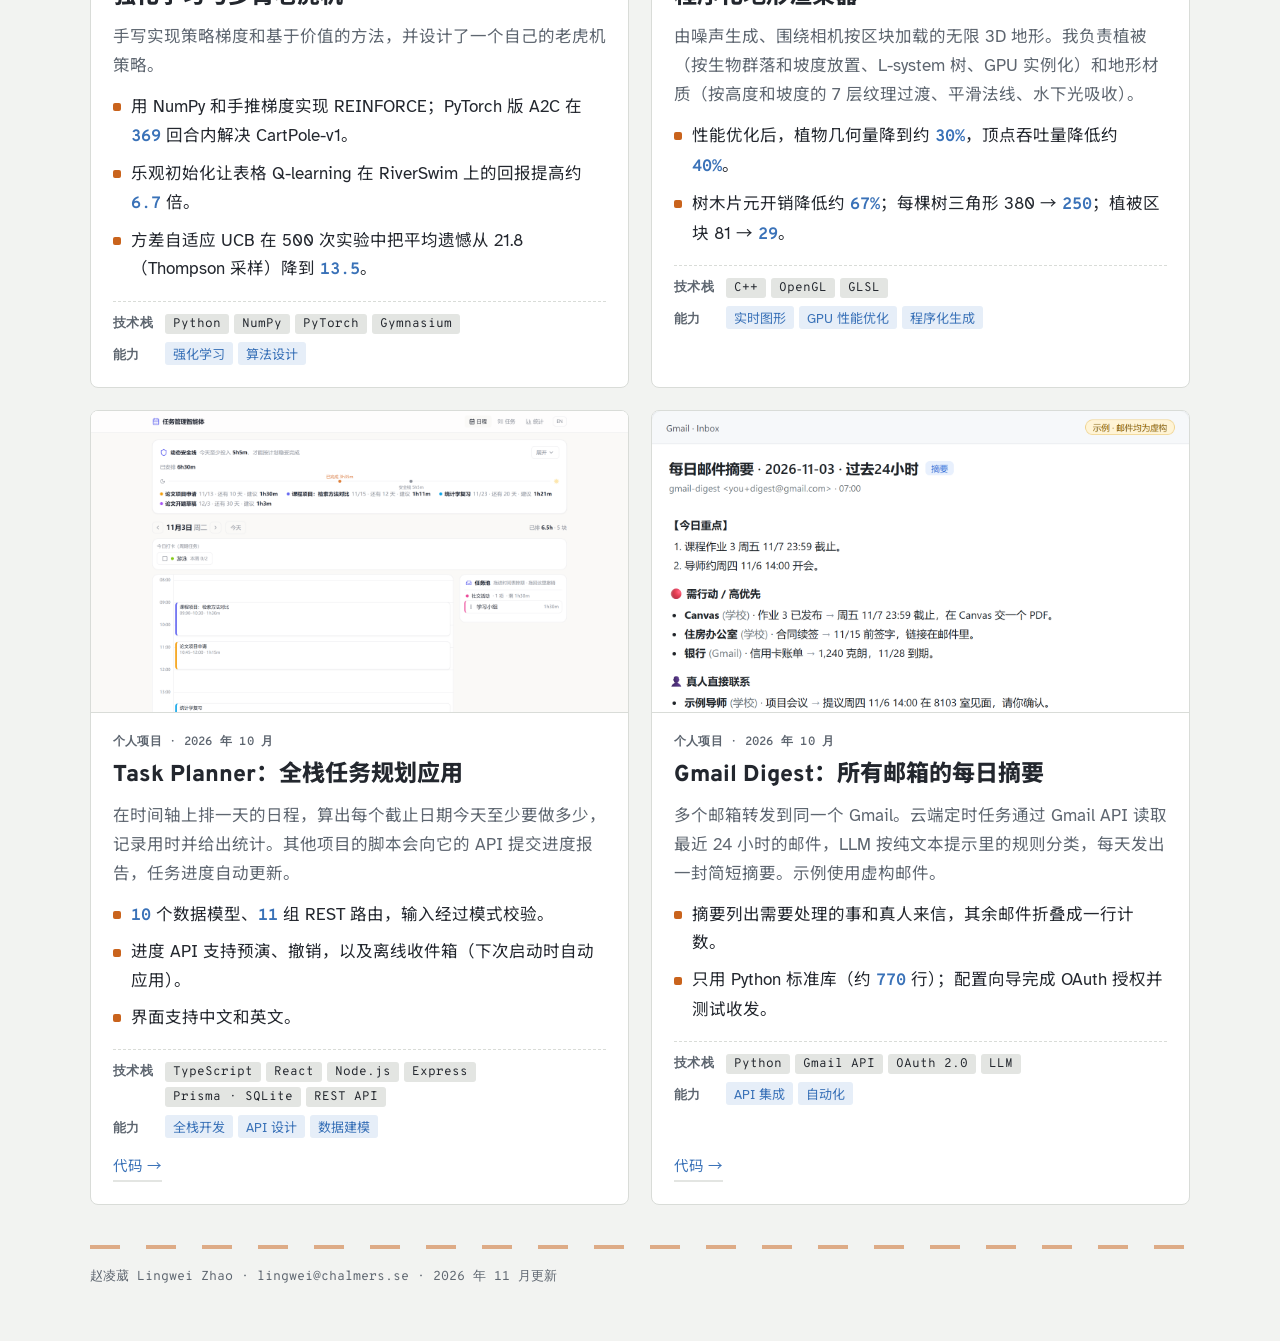
==== commit d8025741: "Rename the retrieval filter to RAG Co-Authored-By: Claude Opus 5.5 <noreply@anthropic.com>" ====
--- a/zh/index.html
+++ b/zh/index.html
@@ -39,7 +39,7 @@
     <span class="status" aria-live="polite" data-format="显示 {t} 个项目中的 {n} 个">显示 7 个项目中的 7 个</span>
   </div>
 </div>
-<script type="application/json" id="tech-labels">{"python":"Python","pytorch":"PyTorch","numpy":"NumPy","llm":"LLM","retrieval":"检索 (BM25, FAISS)","stats":"统计检验","typescript":"TypeScript","react":"React","node":"Node.js","sql":"SQL / SQLite","api":"Web API","cpp":"C++","opengl":"OpenGL / GLSL"}</script>
+<script type="application/json" id="tech-labels">{"python":"Python","pytorch":"PyTorch","numpy":"NumPy","llm":"LLM","retrieval":"RAG","stats":"统计检验","typescript":"TypeScript","react":"React","node":"Node.js","sql":"SQL / SQLite","api":"Web API","cpp":"C++","opengl":"OpenGL / GLSL"}</script>
 
 <main class="wrap">
   <div class="grid">
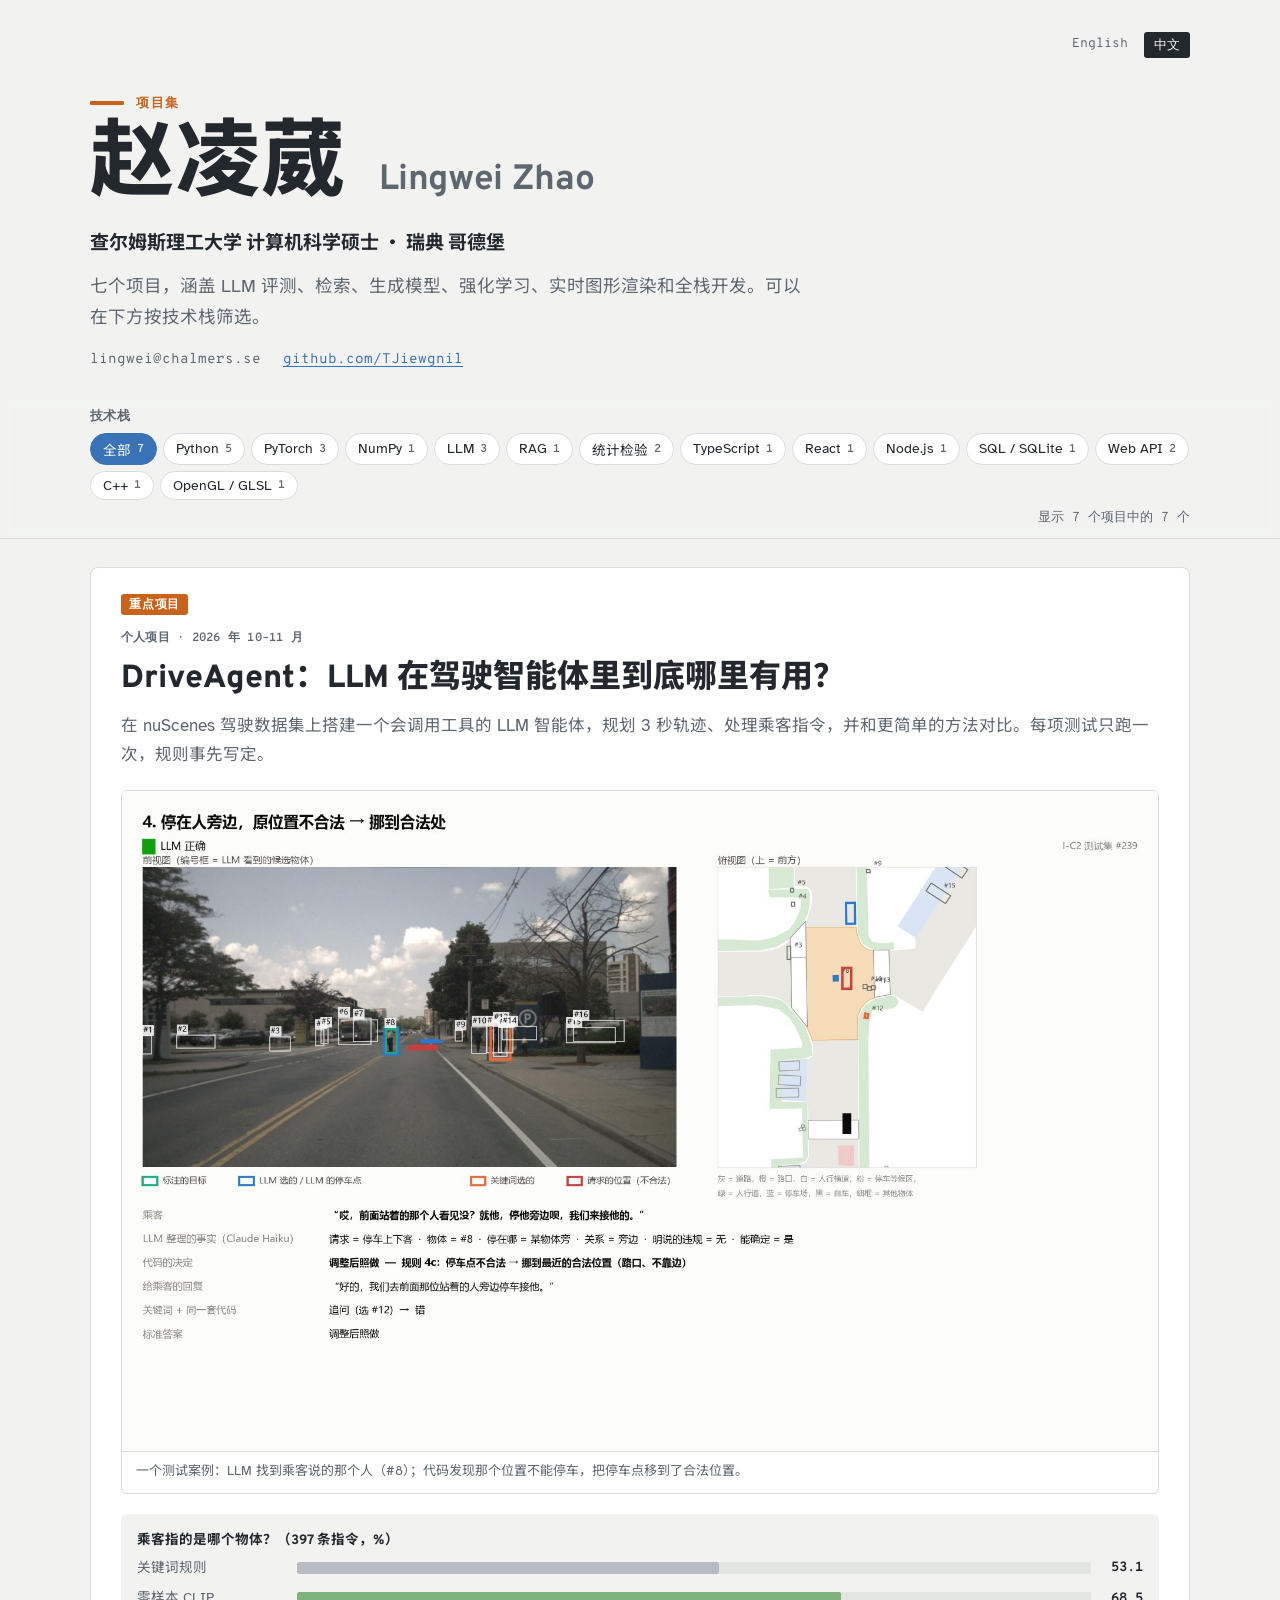
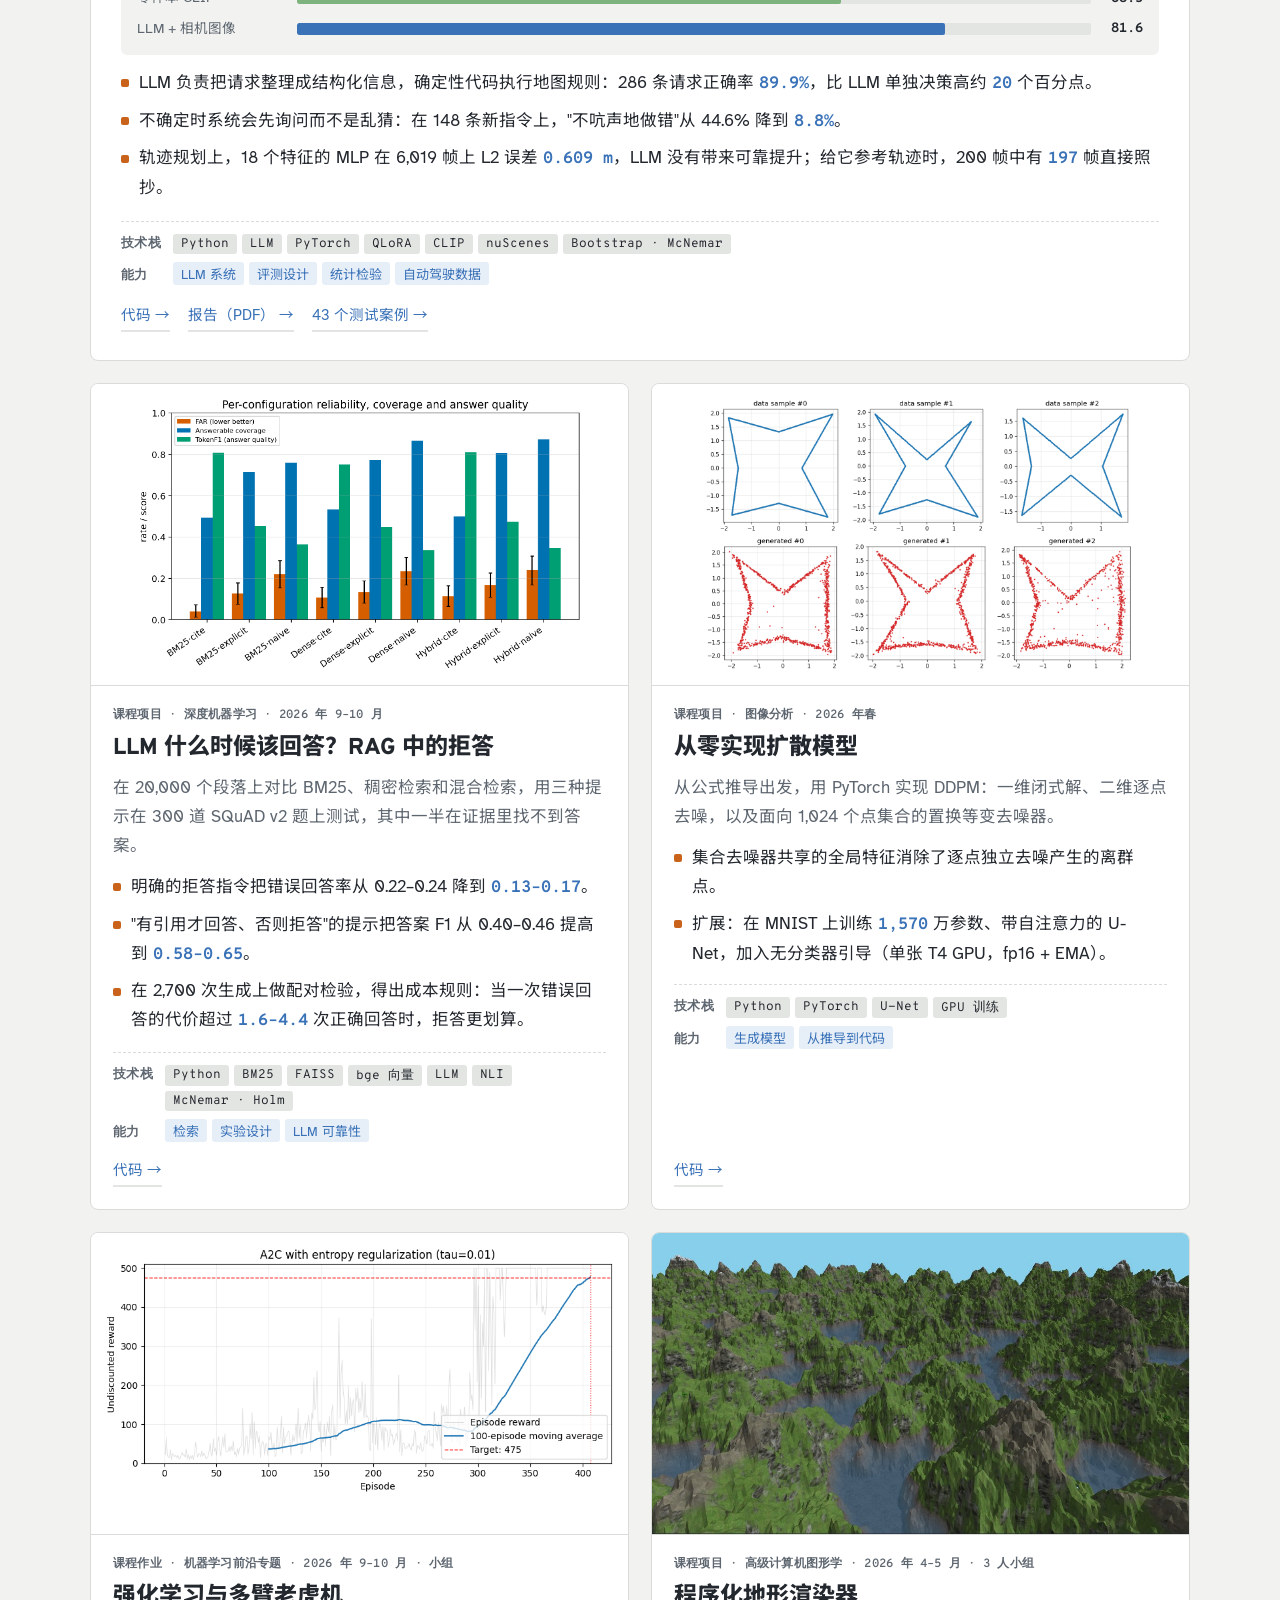
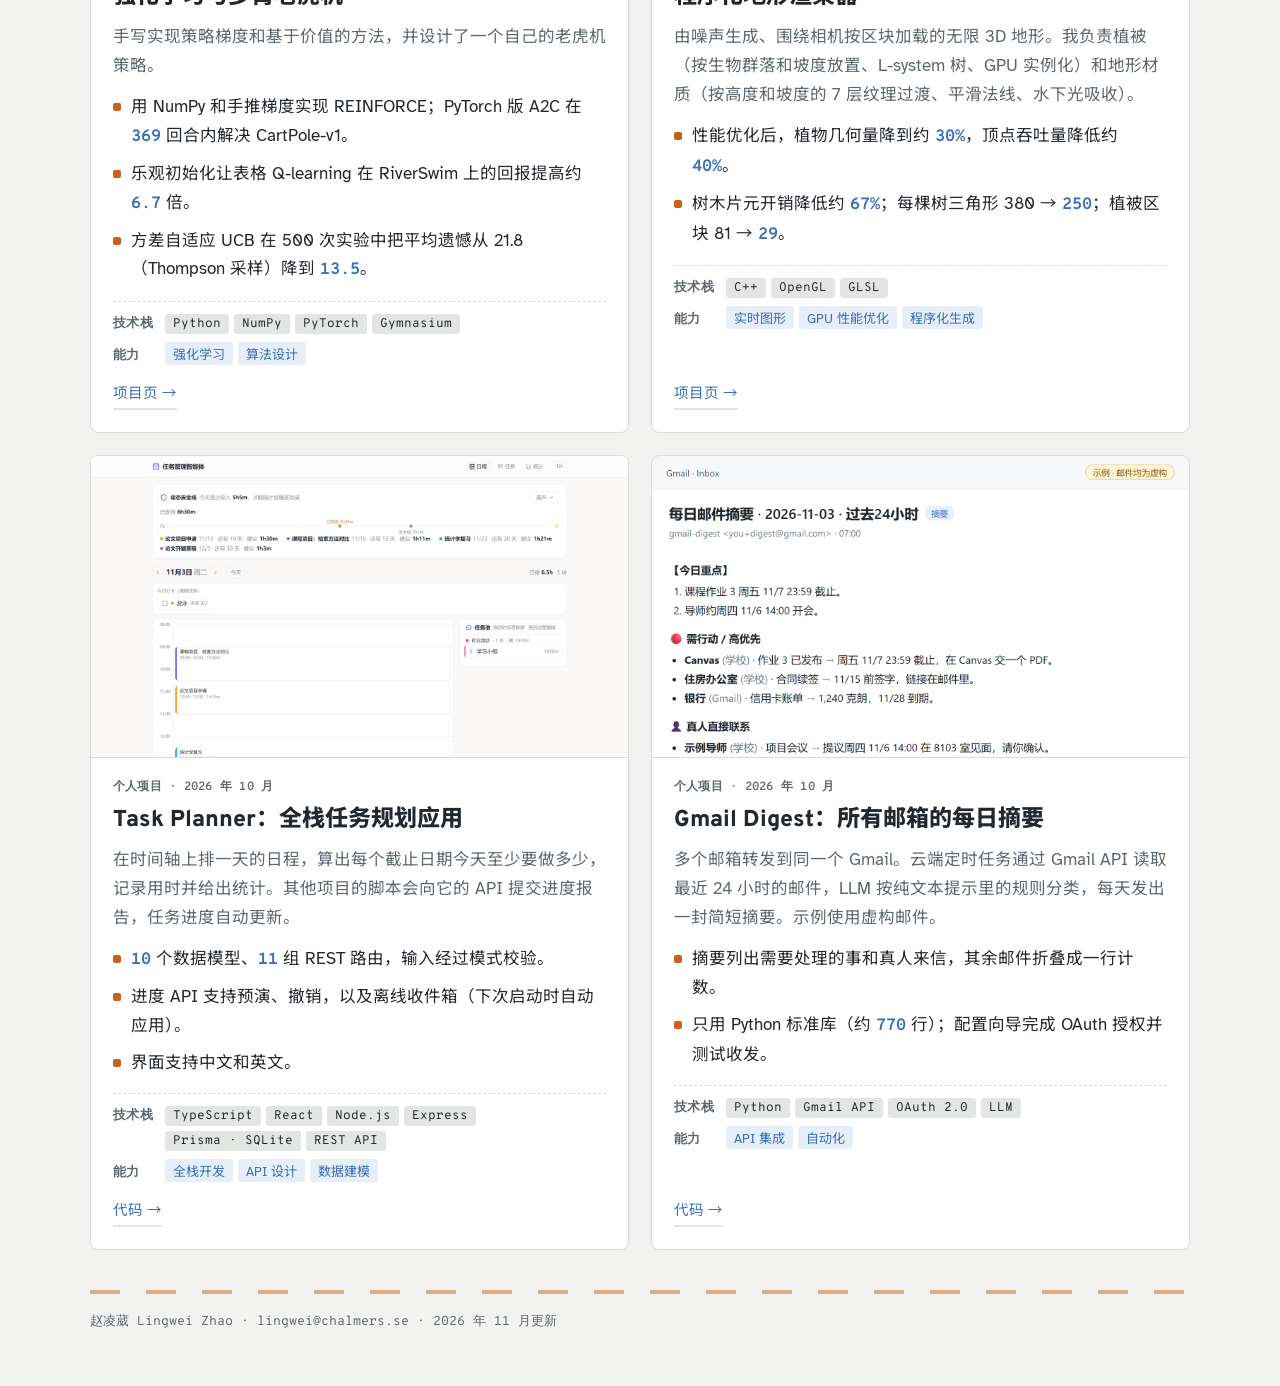
==== commit e05594a9: "Link the diffusion, RL and terrain repos; Chinese cards open the Chinese README" ====
--- a/zh/index.html
+++ b/zh/index.html
@@ -9,7 +9,7 @@
 <link rel="preconnect" href="https://fonts.googleapis.com">
 <link rel="preconnect" href="https://fonts.gstatic.com" crossorigin>
 <link rel="stylesheet" href="https://fonts.googleapis.com/css2?family=Atkinson+Hyperlegible:ital,wght@0,400;0,700;1,400&family=Overpass:wght@700;800&family=Overpass+Mono:wght@400;600;700&family=Noto+Sans+SC:wght@700;800&display=swap">
-<link rel="stylesheet" href="../assets/site.css?v=202611040212">
+<link rel="stylesheet" href="../assets/site.css?v=202611041430">
 <style>
   :root { --display: "Overpass", "Noto Sans SC", "PingFang SC", "Microsoft YaHei", sans-serif;
           --body: "Atkinson Hyperlegible", "PingFang SC", "Microsoft YaHei", "Noto Sans SC", system-ui, sans-serif; }
@@ -98,7 +98,7 @@
           <dt>能力</dt>
           <dd><span class="skill">检索</span><span class="skill">实验设计</span><span class="skill">LLM 可靠性</span></dd>
         </dl>
-        <div class="links"><a href="https://github.com/TJiewgnil/rag-cite-or-abstain">代码</a></div>
+        <div class="links"><a href="https://github.com/TJiewgnil/rag-cite-or-abstain/blob/main/README.zh-CN.md">代码</a></div>
       </div>
     </article>
 
@@ -119,6 +119,7 @@
           <dt>能力</dt>
           <dd><span class="skill">生成模型</span><span class="skill">从推导到代码</span></dd>
         </dl>
+        <div class="links"><a href="https://github.com/TJiewgnil/diffusion-from-scratch/blob/main/README.zh-CN.md">代码</a></div>
       </div>
     </article>
 
@@ -140,6 +141,7 @@
           <dt>能力</dt>
           <dd><span class="skill">强化学习</span><span class="skill">算法设计</span></dd>
         </dl>
+        <div class="links"><a href="https://github.com/TJiewgnil/rl-and-bandits/blob/main/README.zh-CN.md">项目页</a></div>
       </div>
     </article>
 
@@ -160,6 +162,7 @@
           <dt>能力</dt>
           <dd><span class="skill">实时图形</span><span class="skill">GPU 性能优化</span><span class="skill">程序化生成</span></dd>
         </dl>
+        <div class="links"><a href="https://github.com/TJiewgnil/procedural-terrain-renderer/blob/main/README.zh-CN.md">项目页</a></div>
       </div>
     </article>
 
@@ -181,7 +184,7 @@
           <dt>能力</dt>
           <dd><span class="skill">全栈开发</span><span class="skill">API 设计</span><span class="skill">数据建模</span></dd>
         </dl>
-        <div class="links"><a href="https://github.com/TJiewgnil/task-planner">代码</a></div>
+        <div class="links"><a href="https://github.com/TJiewgnil/task-planner/blob/main/README.zh-CN.md">代码</a></div>
       </div>
     </article>
 
@@ -202,7 +205,7 @@
           <dt>能力</dt>
           <dd><span class="skill">API 集成</span><span class="skill">自动化</span></dd>
         </dl>
-        <div class="links"><a href="https://github.com/TJiewgnil/gmail-digest">代码</a></div>
+        <div class="links"><a href="https://github.com/TJiewgnil/gmail-digest/blob/master/README.zh-CN.md">代码</a></div>
       </div>
     </article>
 
@@ -210,6 +213,6 @@
 </main>
 
 <footer><div class="wrap"><div class="lane" role="presentation"></div><p>赵凌葳 Lingwei Zhao · lingwei@chalmers.se · 2026 年 11 月更新</p></div></footer>
-<script src="../assets/portfolio.js?v=202611040212"></script>
+<script src="../assets/portfolio.js?v=202611041430"></script>
 </body>
 </html>
--- a/assets/site.css
+++ b/assets/site.css
@@ -68,6 +68,7 @@
 .grid { display: grid; grid-template-columns: repeat(2, minmax(0, 1fr)); gap: 22px; padding-block: 28px 12px; }
 .card { background: var(--surface); border: 1px solid var(--line); border-radius: 8px; overflow: hidden; display: flex; flex-direction: column; min-width: 0; }
 .card[hidden] { display: none !important; }
+.card { scroll-margin-top: 160px; }  /* #card links land below the sticky filter bar */
 .card .thumb { display: block; width: 100%; aspect-ratio: 16 / 9; object-fit: cover; object-position: top; background: #fff; border-bottom: 1px solid var(--line); }
 .card .thumb.contain { object-fit: contain; padding: 10px; }
 .card .body { padding: 20px 22px 22px; display: flex; flex-direction: column; gap: 12px; flex: 1; }
@@ -137,6 +138,7 @@
   .chiprow::-webkit-scrollbar { display: none; }
   .fchip { flex: none; }
   .filters .label { display: none; }
+  .card { scroll-margin-top: 96px; }
   .status { font-size: 12px; }
 }
 @media (prefers-reduced-motion: reduce) { .motion .grow .fill { width: var(--w); transition: none; } }
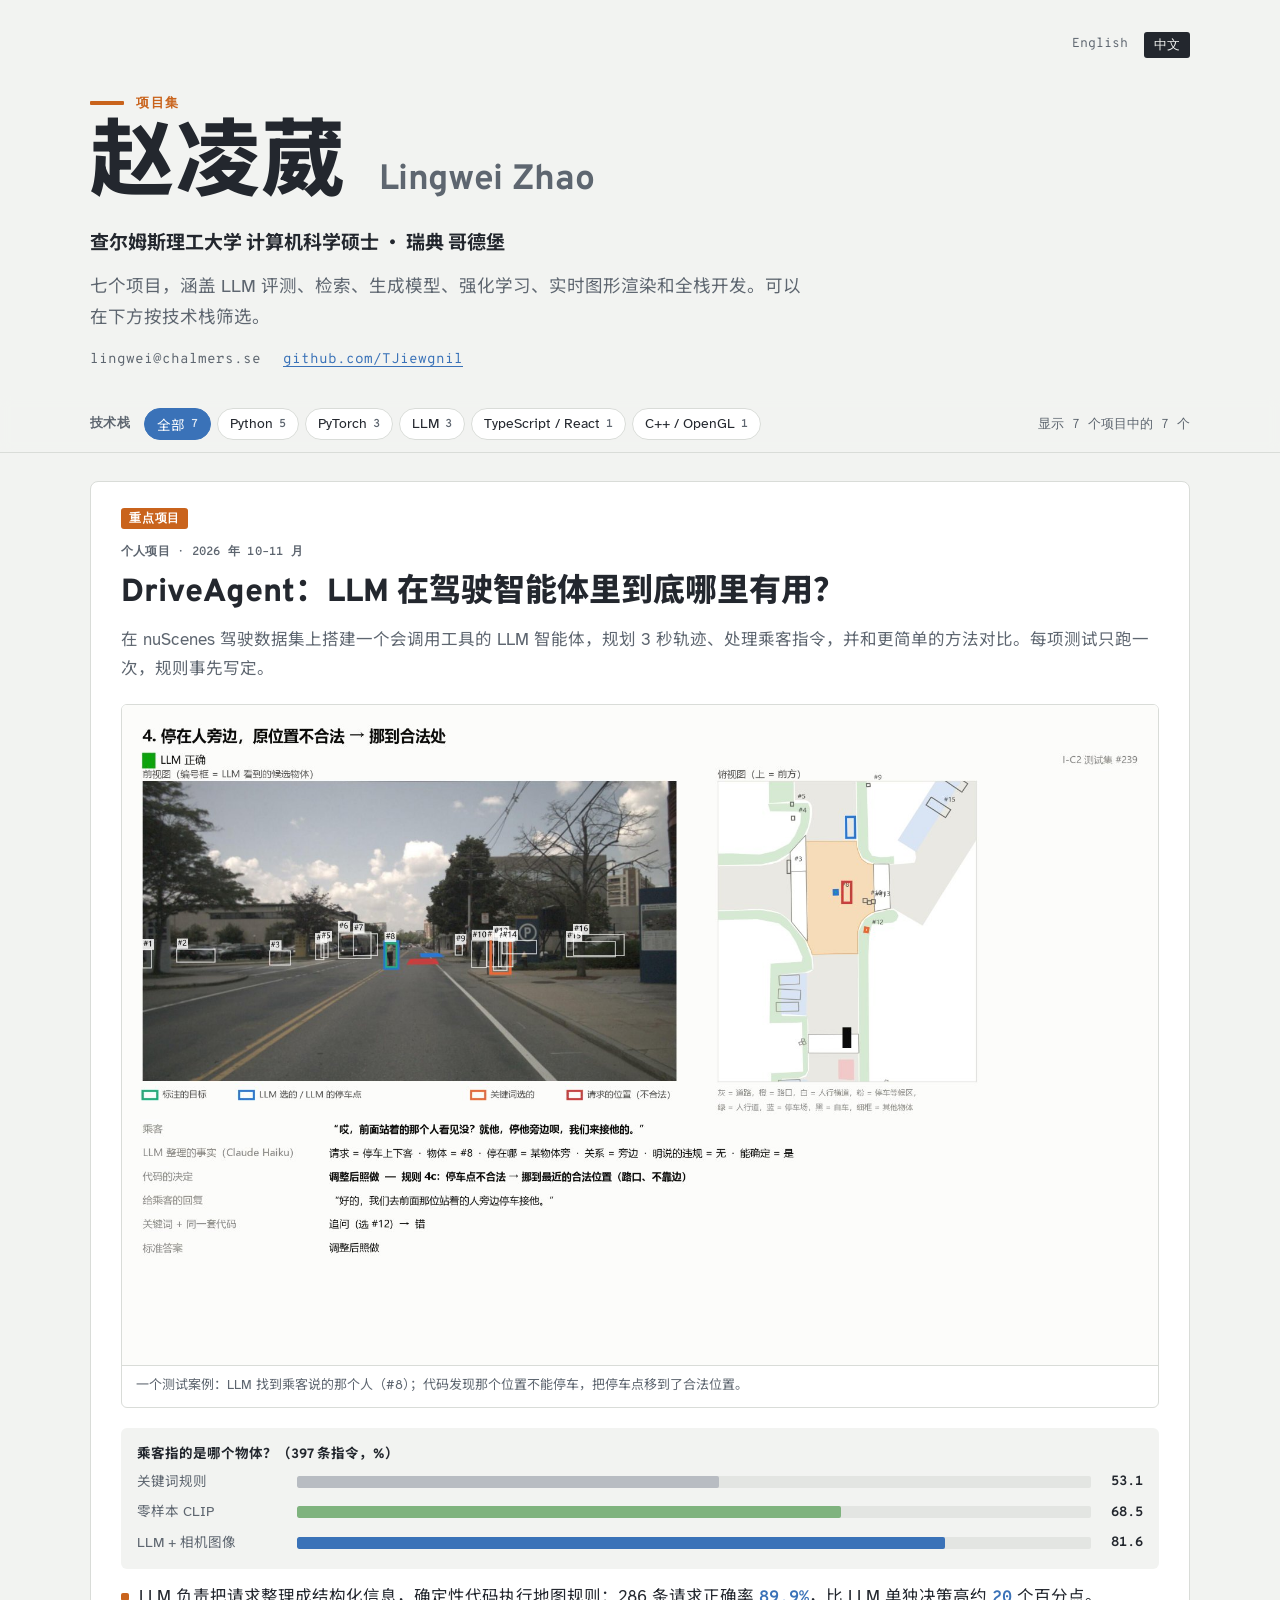
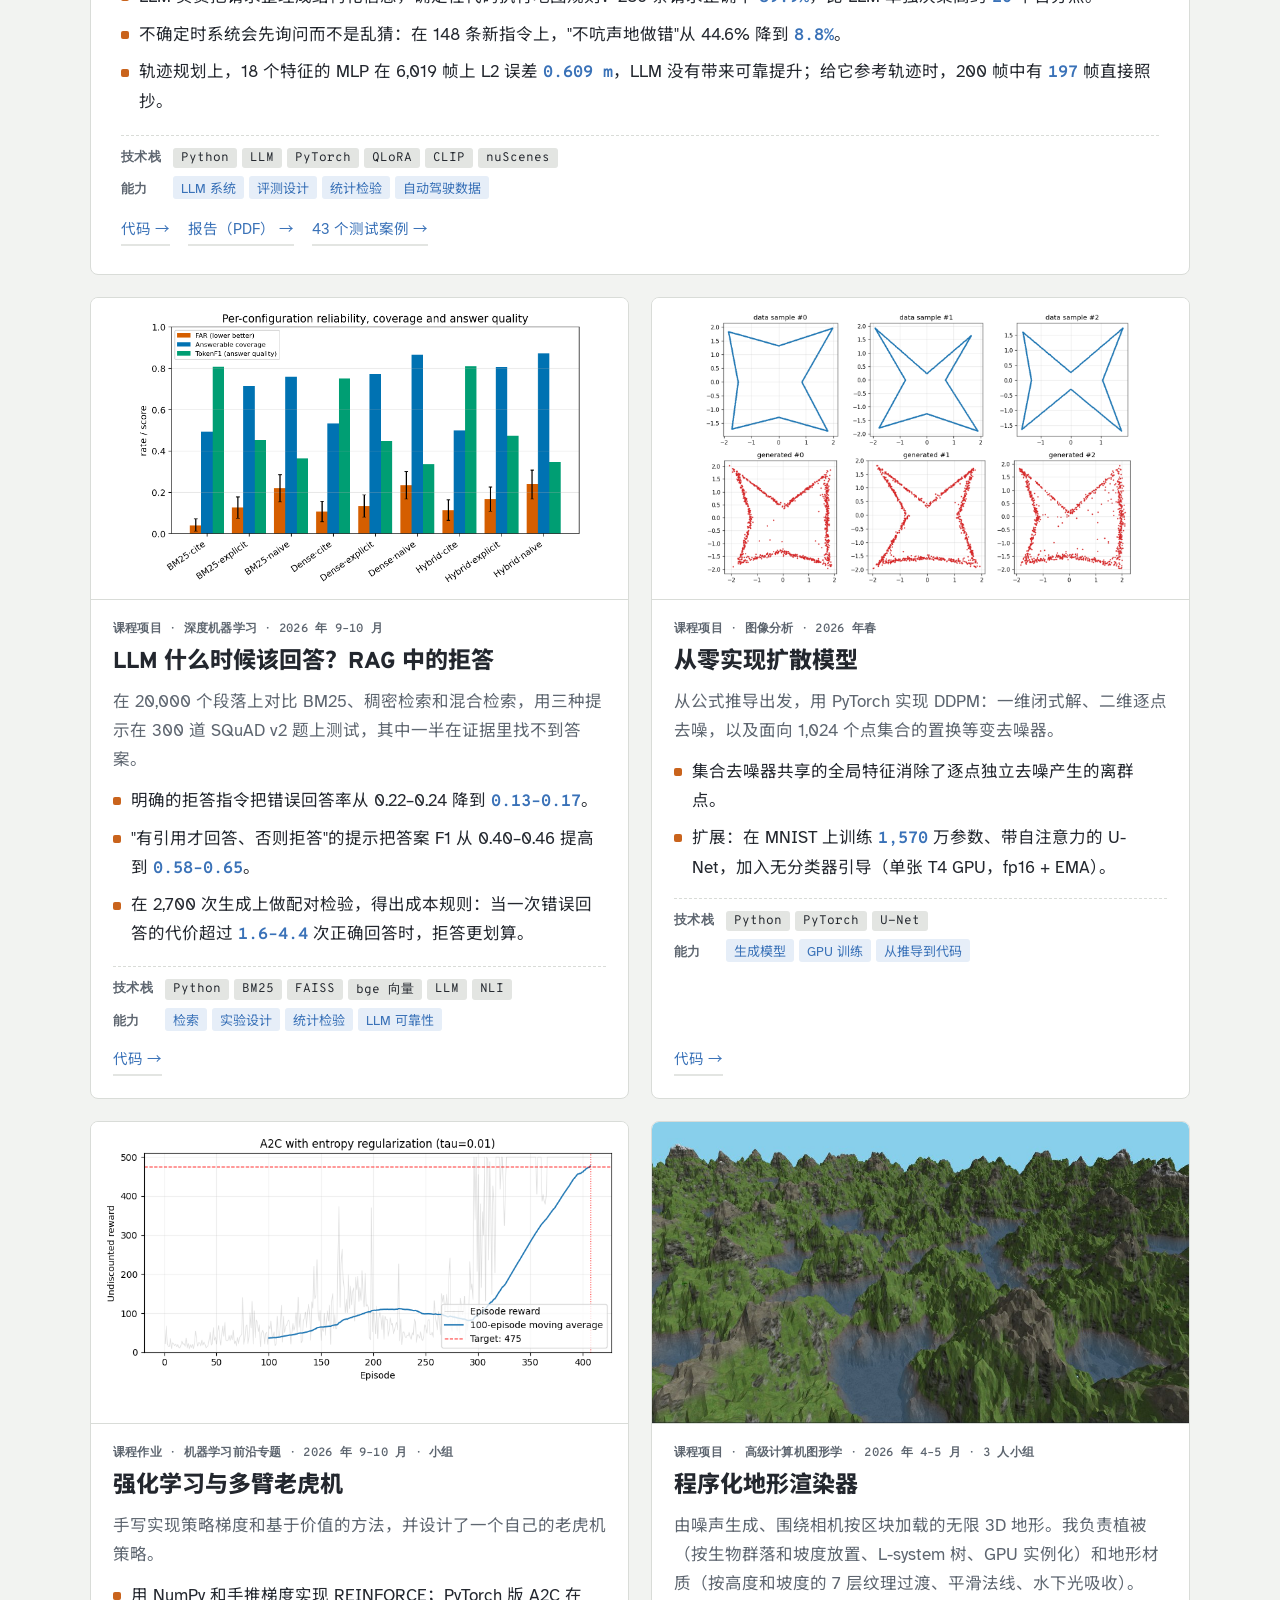
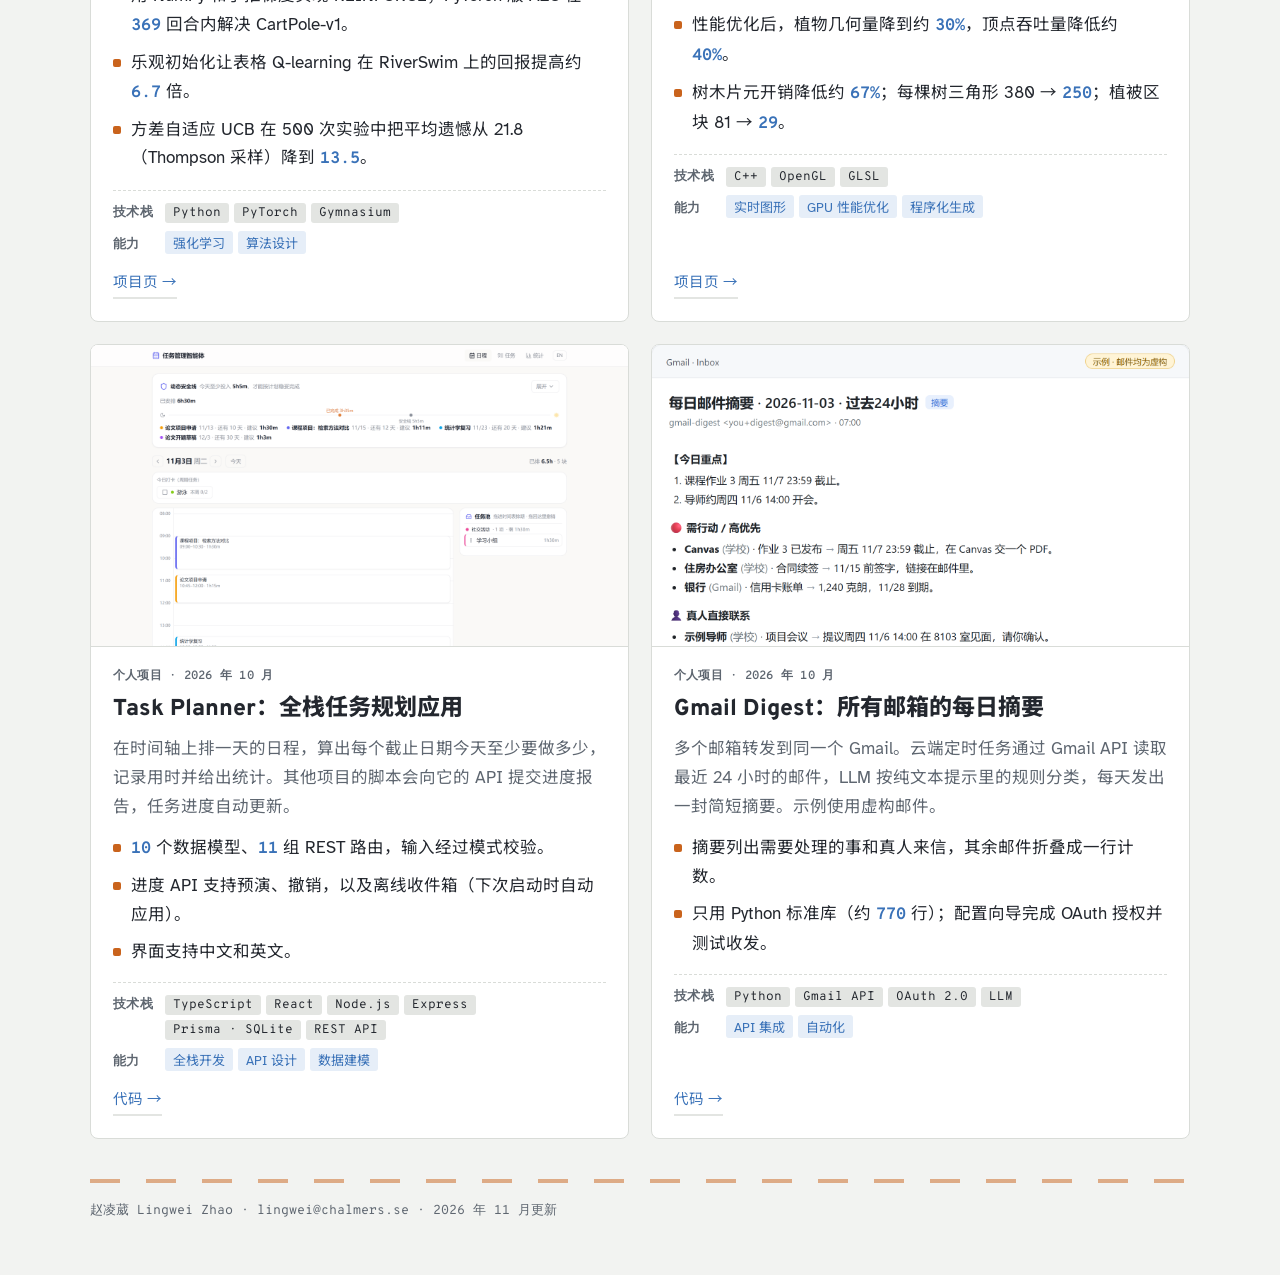
==== commit 2adef1db: "Tech-stack filter: languages and main frameworks only Drop NumPy, RAG, statistical testing and Web A" ====
--- a/zh/index.html
+++ b/zh/index.html
@@ -39,13 +39,13 @@
     <span class="status" aria-live="polite" data-format="显示 {t} 个项目中的 {n} 个">显示 7 个项目中的 7 个</span>
   </div>
 </div>
-<script type="application/json" id="tech-labels">{"python":"Python","pytorch":"PyTorch","numpy":"NumPy","llm":"LLM","retrieval":"RAG","stats":"统计检验","typescript":"TypeScript","react":"React","node":"Node.js","sql":"SQL / SQLite","api":"Web API","cpp":"C++","opengl":"OpenGL / GLSL"}</script>
+<script type="application/json" id="tech-labels">{"python":"Python","pytorch":"PyTorch","llm":"LLM","web":"TypeScript / React","cpp":"C++ / OpenGL"}</script>
 
 <main class="wrap">
   <div class="grid">
 
     <!-- 1 DriveAgent (featured) -->
-    <article class="card featured" id="driveagent" data-tech="python pytorch llm stats">
+    <article class="card featured" id="driveagent" data-tech="python pytorch llm">
       <div class="body">
         <span class="badge">重点项目</span>
         <p class="ctx">个人项目 · 2026 年 10–11 月</p>
@@ -68,7 +68,7 @@
         </ul>
         <dl class="tags">
           <dt>技术栈</dt>
-          <dd><span class="tech" data-k="python">Python</span><span class="tech" data-k="llm">LLM</span><span class="tech" data-k="pytorch">PyTorch</span><span class="tech">QLoRA</span><span class="tech">CLIP</span><span class="tech">nuScenes</span><span class="tech" data-k="stats">Bootstrap · McNemar</span></dd>
+          <dd><span class="tech" data-k="python">Python</span><span class="tech" data-k="llm">LLM</span><span class="tech" data-k="pytorch">PyTorch</span><span class="tech">QLoRA</span><span class="tech">CLIP</span><span class="tech">nuScenes</span></dd>
           <dt>能力</dt>
           <dd><span class="skill">LLM 系统</span><span class="skill">评测设计</span><span class="skill">统计检验</span><span class="skill">自动驾驶数据</span></dd>
         </dl>
@@ -81,7 +81,7 @@
     </article>
 
     <!-- 2 RAG -->
-    <article class="card" id="rag" data-tech="python llm retrieval stats">
+    <article class="card" id="rag" data-tech="python llm">
       <img class="thumb contain" src="../assets/rag-reliability.png" alt="九种检索器与提示组合的错误回答率、可回答覆盖率和答案 F1 柱状图" loading="lazy">
       <div class="body">
         <p class="ctx">课程项目 · 深度机器学习 · 2026 年 9–10 月</p>
@@ -94,9 +94,9 @@
         </ul>
         <dl class="tags">
           <dt>技术栈</dt>
-          <dd><span class="tech" data-k="python">Python</span><span class="tech" data-k="retrieval">BM25</span><span class="tech" data-k="retrieval">FAISS</span><span class="tech">bge 向量</span><span class="tech" data-k="llm">LLM</span><span class="tech">NLI</span><span class="tech" data-k="stats">McNemar · Holm</span></dd>
-          <dt>能力</dt>
-          <dd><span class="skill">检索</span><span class="skill">实验设计</span><span class="skill">LLM 可靠性</span></dd>
+          <dd><span class="tech" data-k="python">Python</span><span class="tech">BM25</span><span class="tech">FAISS</span><span class="tech">bge 向量</span><span class="tech" data-k="llm">LLM</span><span class="tech">NLI</span></dd>
+          <dt>能力</dt>
+          <dd><span class="skill">检索</span><span class="skill">实验设计</span><span class="skill">统计检验</span><span class="skill">LLM 可靠性</span></dd>
         </dl>
         <div class="links"><a href="https://github.com/TJiewgnil/rag-cite-or-abstain/blob/main/README.zh-CN.md">代码</a></div>
       </div>
@@ -115,16 +115,16 @@
         </ul>
         <dl class="tags">
           <dt>技术栈</dt>
-          <dd><span class="tech" data-k="python">Python</span><span class="tech" data-k="pytorch">PyTorch</span><span class="tech">U-Net</span><span class="tech">GPU 训练</span></dd>
-          <dt>能力</dt>
-          <dd><span class="skill">生成模型</span><span class="skill">从推导到代码</span></dd>
+          <dd><span class="tech" data-k="python">Python</span><span class="tech" data-k="pytorch">PyTorch</span><span class="tech">U-Net</span></dd>
+          <dt>能力</dt>
+          <dd><span class="skill">生成模型</span><span class="skill">GPU 训练</span><span class="skill">从推导到代码</span></dd>
         </dl>
         <div class="links"><a href="https://github.com/TJiewgnil/diffusion-from-scratch/blob/main/README.zh-CN.md">代码</a></div>
       </div>
     </article>
 
     <!-- 4 RL -->
-    <article class="card" id="rl" data-tech="python numpy pytorch">
+    <article class="card" id="rl" data-tech="python pytorch">
       <img class="thumb contain" src="../assets/rl-a2c.png" alt="CartPole-v1 上带熵正则的 A2C 学习曲线，达到 475 分目标" loading="lazy">
       <div class="body">
         <p class="ctx">课程作业 · 机器学习前沿专题 · 2026 年 9–10 月 · 小组</p>
@@ -137,7 +137,7 @@
         </ul>
         <dl class="tags">
           <dt>技术栈</dt>
-          <dd><span class="tech" data-k="python">Python</span><span class="tech" data-k="numpy">NumPy</span><span class="tech" data-k="pytorch">PyTorch</span><span class="tech">Gymnasium</span></dd>
+          <dd><span class="tech" data-k="python">Python</span><span class="tech" data-k="pytorch">PyTorch</span><span class="tech">Gymnasium</span></dd>
           <dt>能力</dt>
           <dd><span class="skill">强化学习</span><span class="skill">算法设计</span></dd>
         </dl>
@@ -146,7 +146,7 @@
     </article>
 
     <!-- 5 Terrain -->
-    <article class="card" id="terrain" data-tech="cpp opengl">
+    <article class="card" id="terrain" data-tech="cpp">
       <img class="thumb" src="../assets/terrain-final.jpg" alt="渲染出的峡湾地形：带纹理的山体、湖泊和森林按区块加载" loading="lazy">
       <div class="body">
         <p class="ctx">课程项目 · 高级计算机图形学 · 2026 年 4–5 月 · 3 人小组</p>
@@ -158,7 +158,7 @@
         </ul>
         <dl class="tags">
           <dt>技术栈</dt>
-          <dd><span class="tech" data-k="cpp">C++</span><span class="tech" data-k="opengl">OpenGL</span><span class="tech" data-k="opengl">GLSL</span></dd>
+          <dd><span class="tech" data-k="cpp">C++</span><span class="tech" data-k="cpp">OpenGL</span><span class="tech" data-k="cpp">GLSL</span></dd>
           <dt>能力</dt>
           <dd><span class="skill">实时图形</span><span class="skill">GPU 性能优化</span><span class="skill">程序化生成</span></dd>
         </dl>
@@ -167,7 +167,7 @@
     </article>
 
     <!-- 6 Task Planner -->
-    <article class="card" id="taskplanner" data-tech="typescript react node sql api">
+    <article class="card" id="taskplanner" data-tech="web">
       <img class="thumb" src="../assets/tp-schedule-zh.png" alt="任务规划器的日视图：时间轴、安全线和任务池" loading="lazy">
       <div class="body">
         <p class="ctx">个人项目 · 2026 年 10 月</p>
@@ -180,7 +180,7 @@
         </ul>
         <dl class="tags">
           <dt>技术栈</dt>
-          <dd><span class="tech" data-k="typescript">TypeScript</span><span class="tech" data-k="react">React</span><span class="tech" data-k="node">Node.js</span><span class="tech" data-k="node">Express</span><span class="tech" data-k="sql">Prisma · SQLite</span><span class="tech" data-k="api">REST API</span></dd>
+          <dd><span class="tech" data-k="web">TypeScript</span><span class="tech" data-k="web">React</span><span class="tech">Node.js</span><span class="tech">Express</span><span class="tech">Prisma · SQLite</span><span class="tech">REST API</span></dd>
           <dt>能力</dt>
           <dd><span class="skill">全栈开发</span><span class="skill">API 设计</span><span class="skill">数据建模</span></dd>
         </dl>
@@ -189,7 +189,7 @@
     </article>
 
     <!-- 7 Gmail Digest -->
-    <article class="card" id="gmaildigest" data-tech="python llm api">
+    <article class="card" id="gmaildigest" data-tech="python llm">
       <img class="thumb" src="../assets/digest-zh.png" alt="每日摘要邮件示例：今日重点、待办和来自真人的消息" loading="lazy">
       <div class="body">
         <p class="ctx">个人项目 · 2026 年 10 月</p>
@@ -201,7 +201,7 @@
         </ul>
         <dl class="tags">
           <dt>技术栈</dt>
-          <dd><span class="tech" data-k="python">Python</span><span class="tech" data-k="api">Gmail API</span><span class="tech" data-k="api">OAuth 2.0</span><span class="tech" data-k="llm">LLM</span></dd>
+          <dd><span class="tech" data-k="python">Python</span><span class="tech">Gmail API</span><span class="tech">OAuth 2.0</span><span class="tech" data-k="llm">LLM</span></dd>
           <dt>能力</dt>
           <dd><span class="skill">API 集成</span><span class="skill">自动化</span></dd>
         </dl>
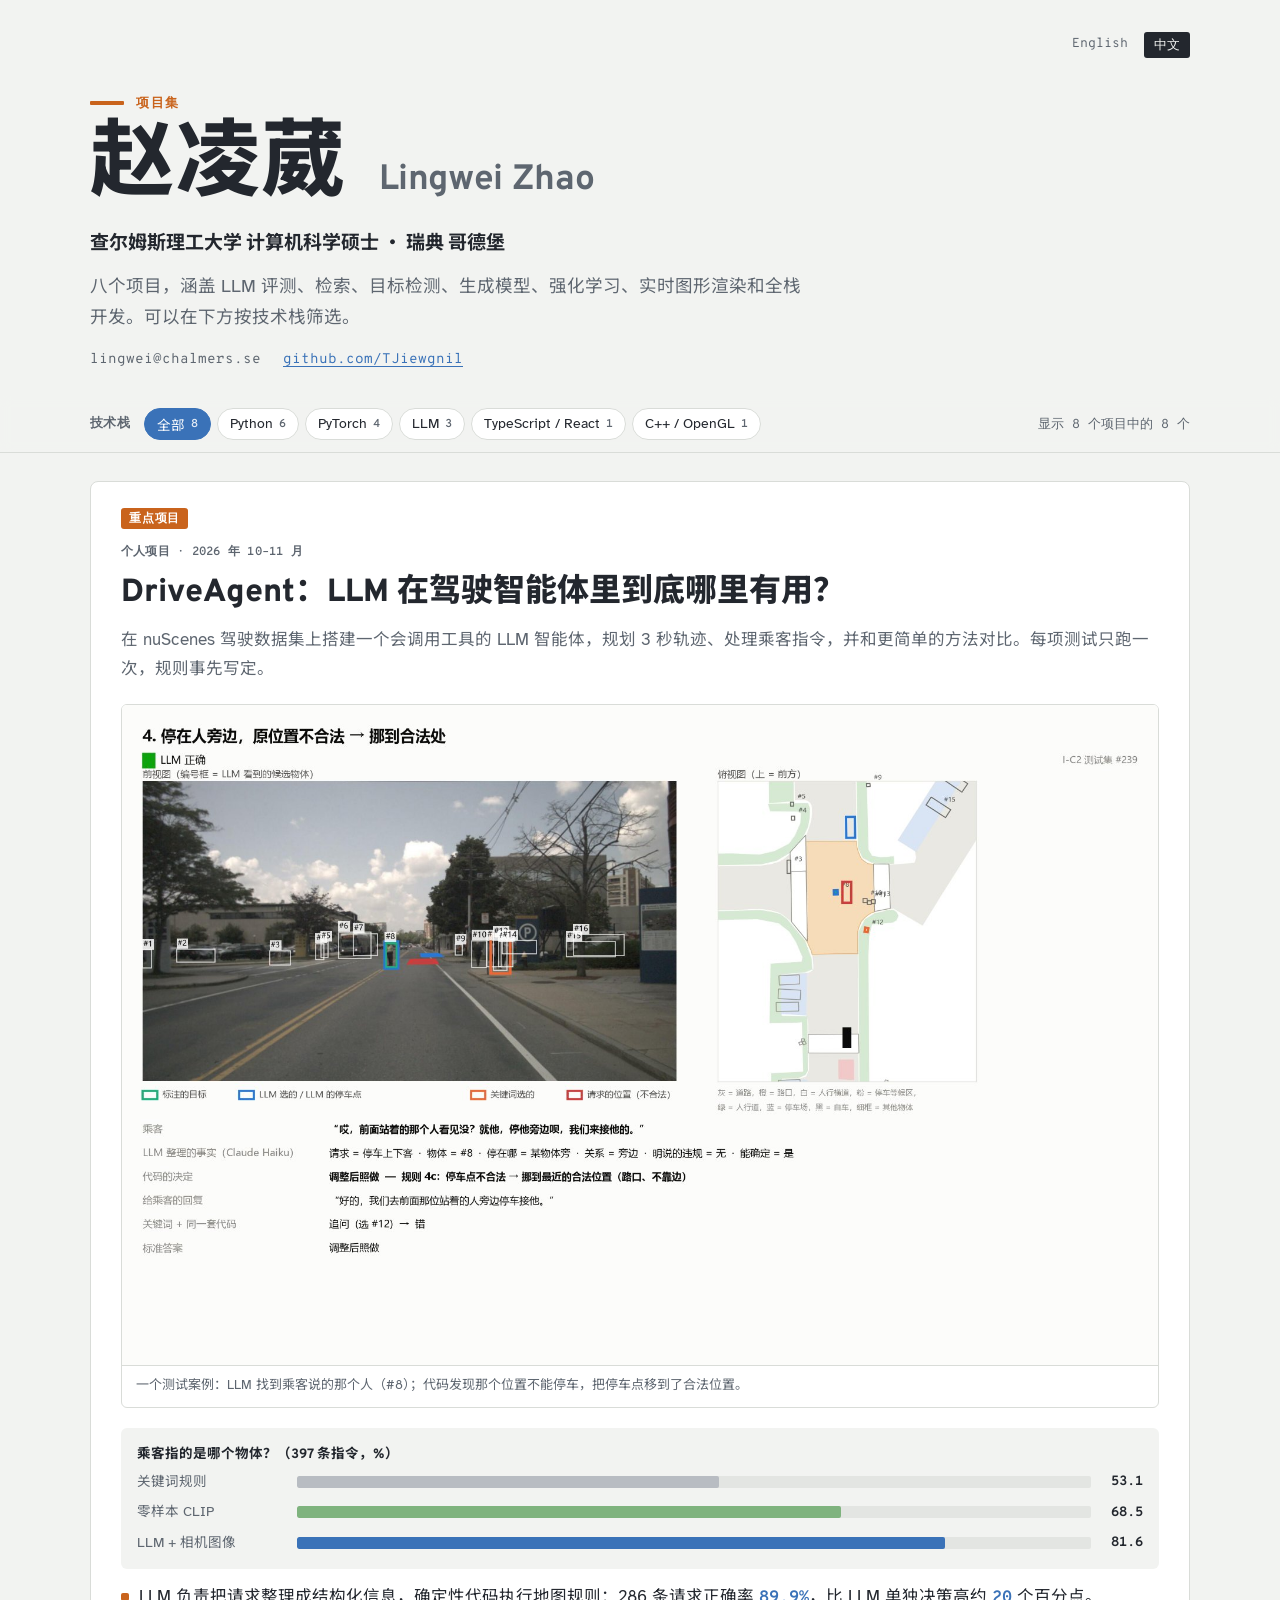
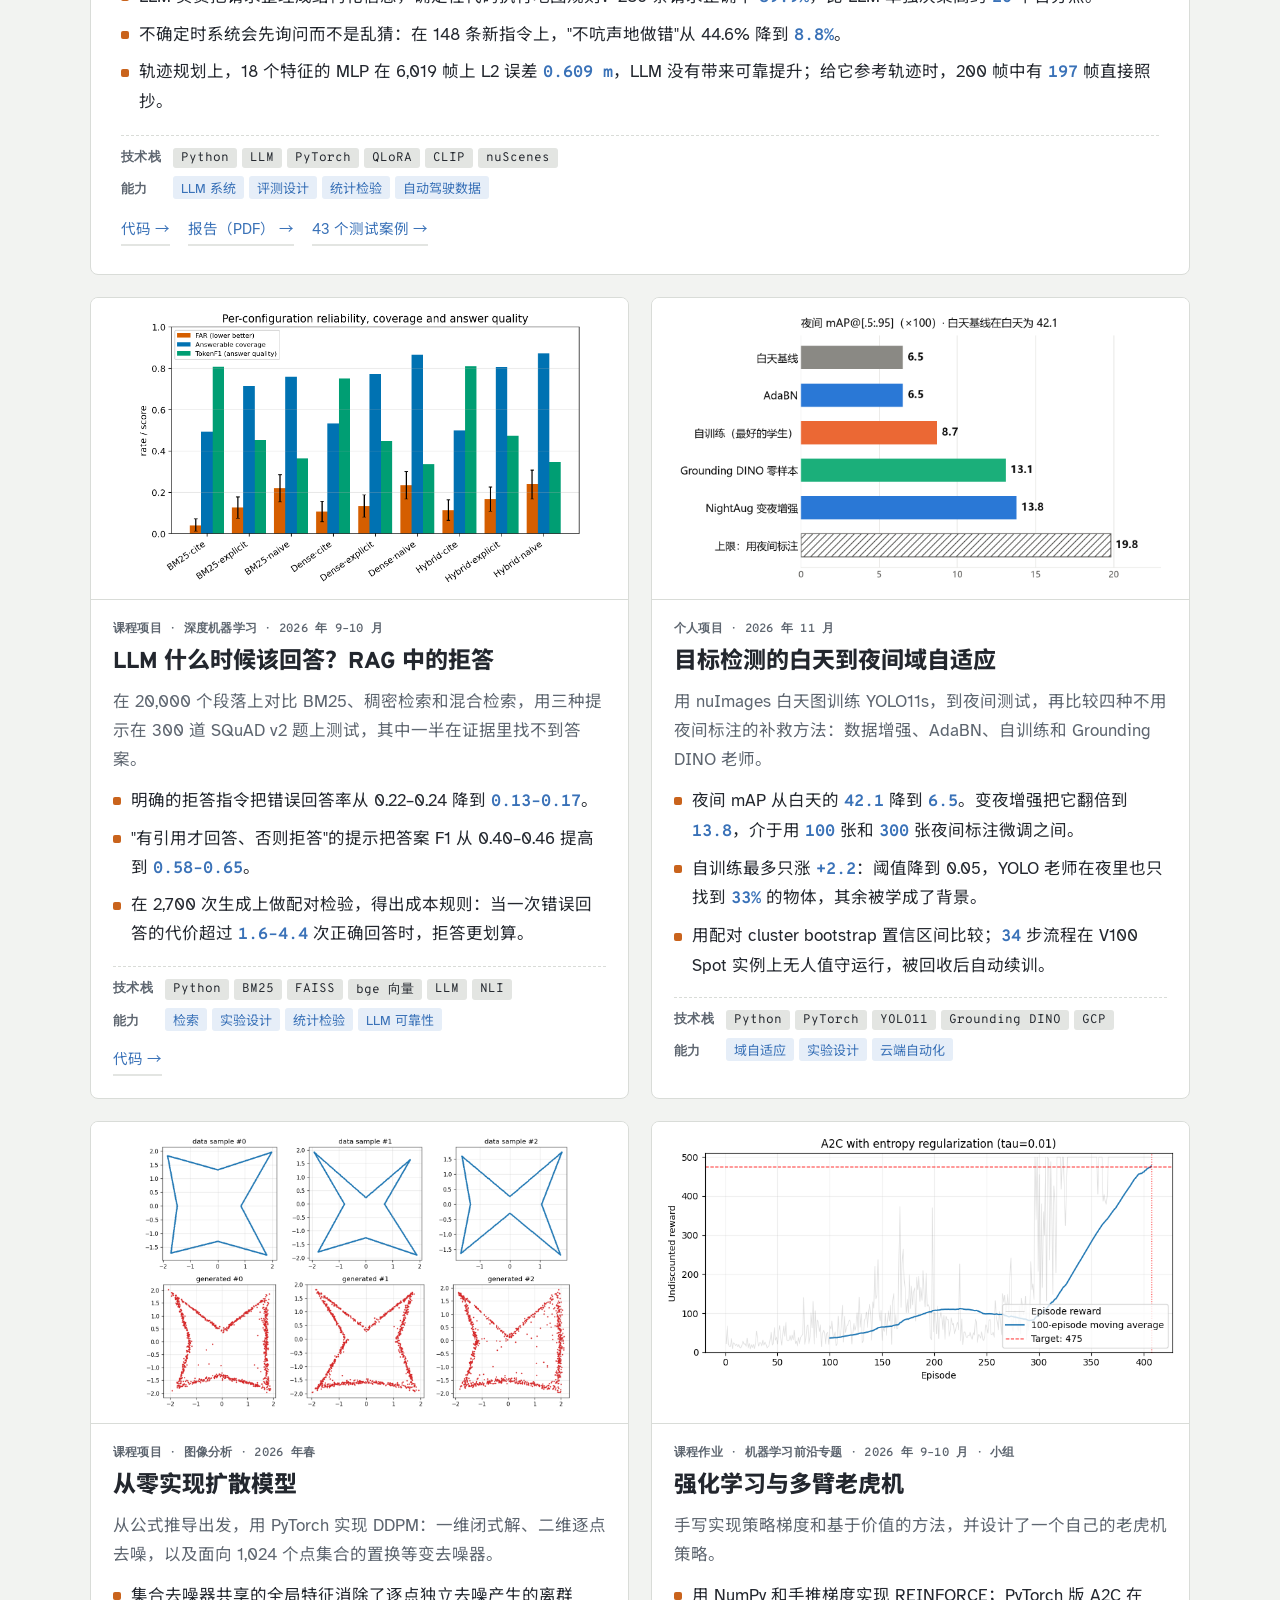
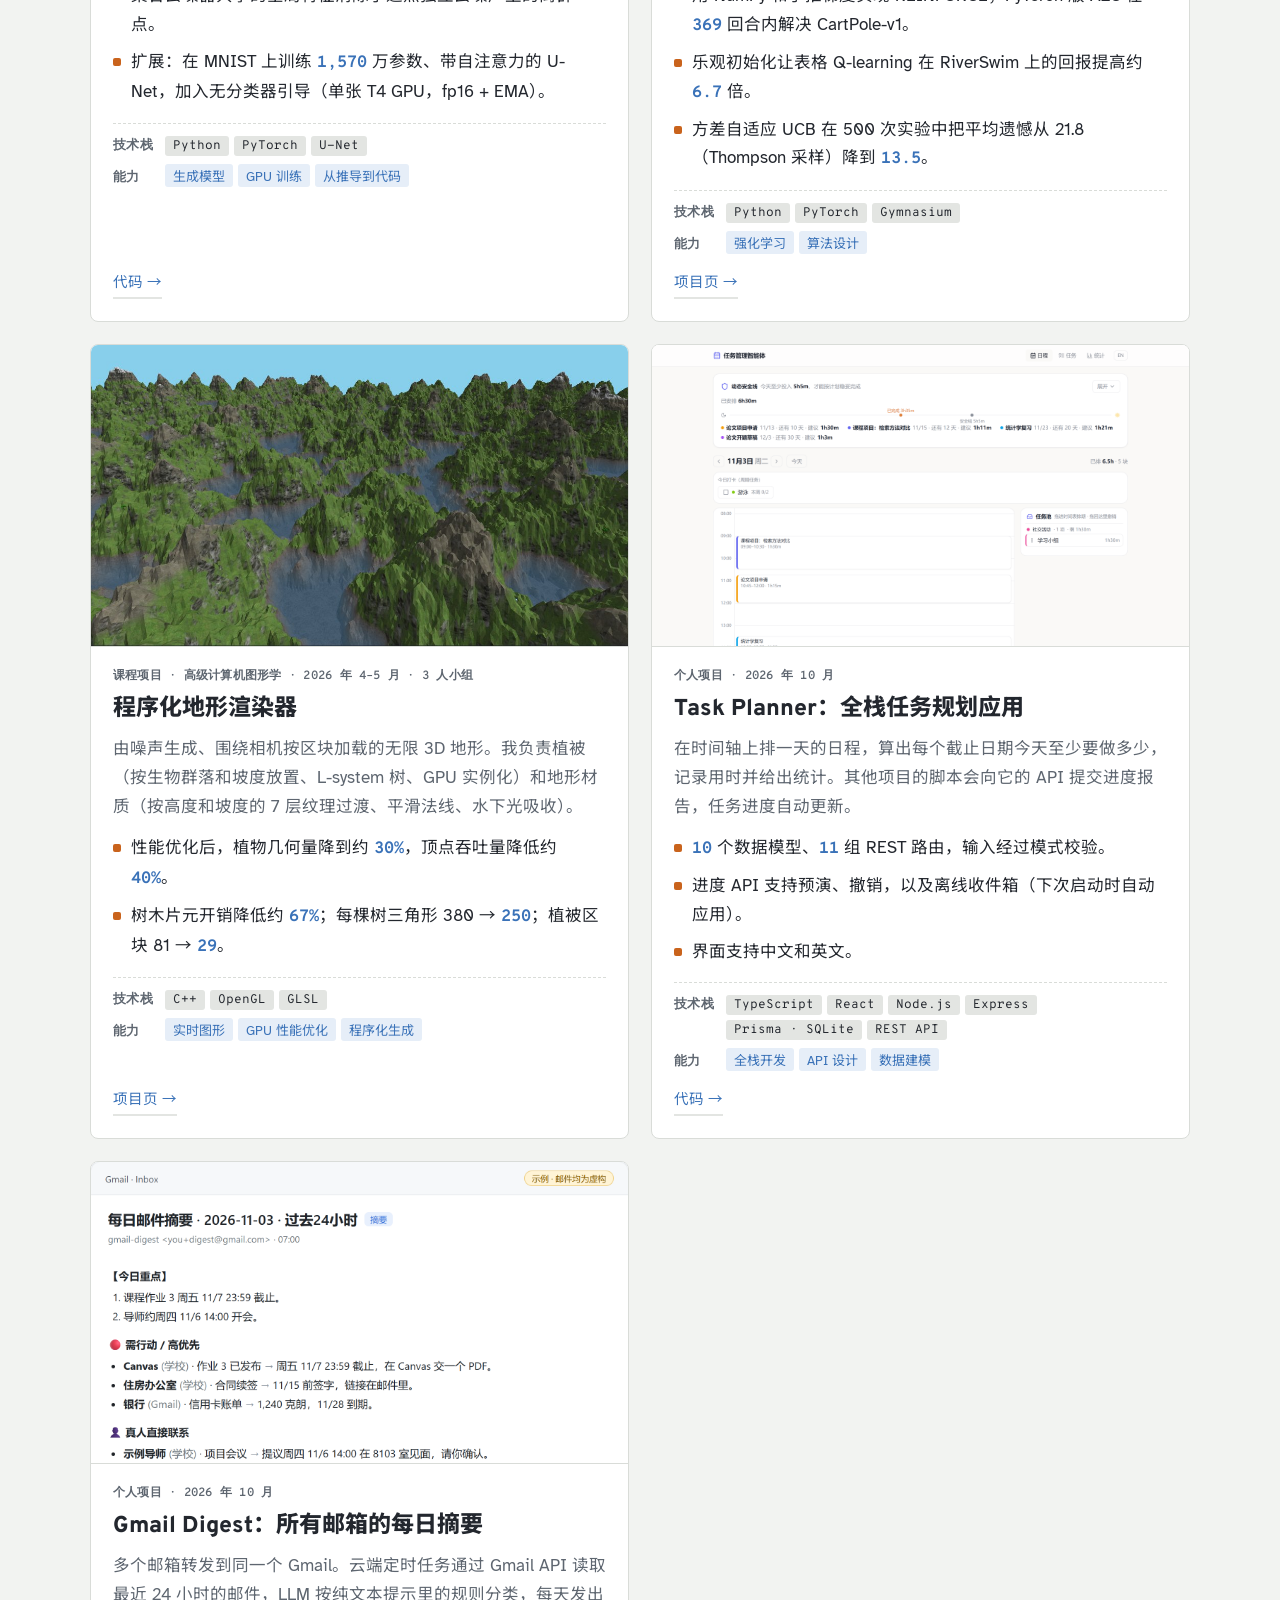
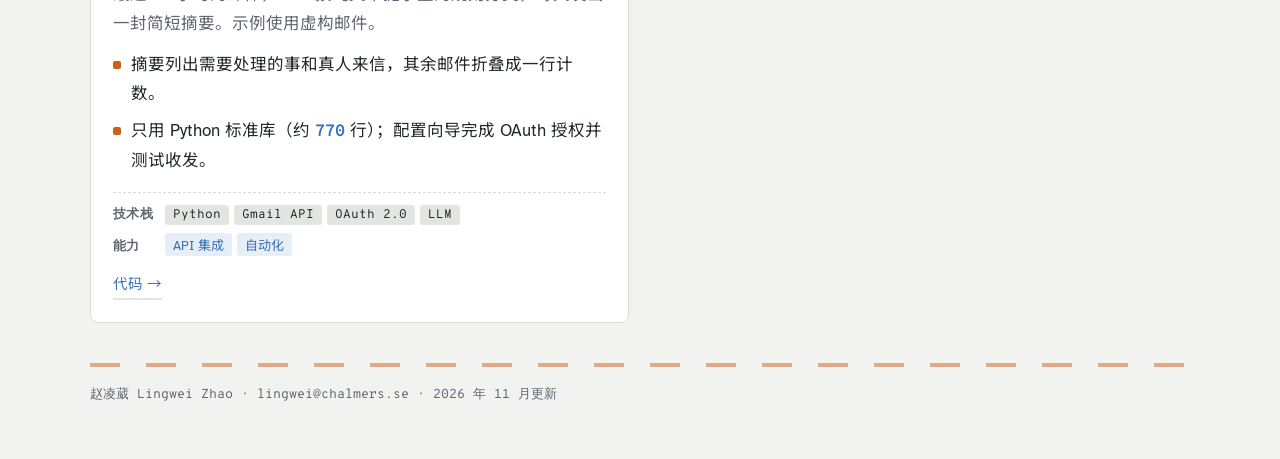
==== commit b512612f: "Add NightDet-DA project card (day-to-night domain adaptation)" ====
--- a/zh/index.html
+++ b/zh/index.html
@@ -5,11 +5,11 @@
 <meta name="viewport" content="width=device-width, initial-scale=1, viewport-fit=cover">
 <title>赵凌葳 · 项目集</title>
 <link rel="alternate" hreflang="en" href="https://tjiewgnil.github.io/">
-<meta name="description" content="赵凌葳的项目：LLM 评测、检索、生成模型、强化学习、实时图形渲染与全栈开发。">
+<meta name="description" content="赵凌葳的项目：LLM 评测、检索、目标检测、生成模型、强化学习、实时图形渲染与全栈开发。">
 <link rel="preconnect" href="https://fonts.googleapis.com">
 <link rel="preconnect" href="https://fonts.gstatic.com" crossorigin>
 <link rel="stylesheet" href="https://fonts.googleapis.com/css2?family=Atkinson+Hyperlegible:ital,wght@0,400;0,700;1,400&family=Overpass:wght@700;800&family=Overpass+Mono:wght@400;600;700&family=Noto+Sans+SC:wght@700;800&display=swap">
-<link rel="stylesheet" href="../assets/site.css?v=202611041430">
+<link rel="stylesheet" href="../assets/site.css?v=202611131211">
 <style>
   :root { --display: "Overpass", "Noto Sans SC", "PingFang SC", "Microsoft YaHei", sans-serif;
           --body: "Atkinson Hyperlegible", "PingFang SC", "Microsoft YaHei", "Noto Sans SC", system-ui, sans-serif; }
@@ -24,7 +24,7 @@
     <p class="kicker">项目集</p>
     <h1>赵凌葳 <span class="alt" lang="en">Lingwei Zhao</span></h1>
     <p class="role">查尔姆斯理工大学 计算机科学硕士 · <span class="nw">瑞典 哥德堡</span></p>
-    <p class="lede">七个项目，涵盖 LLM 评测、检索、生成模型、强化学习、实时图形渲染和全栈开发。可以在下方按技术栈筛选。</p>
+    <p class="lede">八个项目，涵盖 LLM 评测、检索、目标检测、生成模型、强化学习、实时图形渲染和全栈开发。可以在下方按技术栈筛选。</p>
     <div class="meta">
       <span>lingwei@chalmers.se</span>
       <a href="https://github.com/TJiewgnil">github.com/TJiewgnil</a>
@@ -36,7 +36,7 @@
   <div class="wrap">
     <span class="label" id="filter-label">技术栈</span>
     <div class="chiprow" role="group" aria-labelledby="filter-label" data-all="全部"></div>
-    <span class="status" aria-live="polite" data-format="显示 {t} 个项目中的 {n} 个">显示 7 个项目中的 7 个</span>
+    <span class="status" aria-live="polite" data-format="显示 {t} 个项目中的 {n} 个">显示 8 个项目中的 8 个</span>
   </div>
 </div>
 <script type="application/json" id="tech-labels">{"python":"Python","pytorch":"PyTorch","llm":"LLM","web":"TypeScript / React","cpp":"C++ / OpenGL"}</script>
@@ -102,6 +102,27 @@
       </div>
     </article>
 
+    <!-- NightDet-DA -->
+    <article class="card" id="nightdet" data-tech="python pytorch">
+      <img class="thumb contain" src="../assets/nightdet-zh.png" alt="夜间 mAP 柱状图：白天基线 6.5，AdaBN 6.5，最好的自训练学生 8.7，Grounding DINO 13.1，NightAug 13.8，用夜间标注的上限 19.8" loading="lazy">
+      <div class="body">
+        <p class="ctx">个人项目 · 2026 年 11 月</p>
+        <h2>目标检测的白天到夜间域自适应</h2>
+        <p class="what">用 nuImages 白天图训练 YOLO11s，到夜间测试，再比较四种不用夜间标注的补救方法：数据增强、AdaBN、自训练和 Grounding DINO 老师。</p>
+        <ul class="results">
+          <li>夜间 mAP 从白天的 <b>42.1</b> 降到 <b>6.5</b>。变夜增强把它翻倍到 <b>13.8</b>，介于用 <b>100</b> 张和 <b>300</b> 张夜间标注微调之间。</li>
+          <li>自训练最多只涨 <b>+2.2</b>：阈值降到 0.05，YOLO 老师在夜里也只找到 <b>33%</b> 的物体，其余被学成了背景。</li>
+          <li>用配对 cluster bootstrap 置信区间比较；<b>34</b> 步流程在 V100 Spot 实例上无人值守运行，被回收后自动续训。</li>
+        </ul>
+        <dl class="tags">
+          <dt>技术栈</dt>
+          <dd><span class="tech" data-k="python">Python</span><span class="tech" data-k="pytorch">PyTorch</span><span class="tech">YOLO11</span><span class="tech">Grounding DINO</span><span class="tech">GCP</span></dd>
+          <dt>能力</dt>
+          <dd><span class="skill">域自适应</span><span class="skill">实验设计</span><span class="skill">云端自动化</span></dd>
+        </dl>
+      </div>
+    </article>
+
     <!-- 3 Diffusion -->
     <article class="card" id="diffusion" data-tech="python pytorch">
       <img class="thumb contain" src="../assets/diffusion-sets.png" alt="上排：1,024 个点组成的训练形状；下排：集合去噪器生成的形状" loading="lazy">
@@ -213,6 +234,6 @@
 </main>
 
 <footer><div class="wrap"><div class="lane" role="presentation"></div><p>赵凌葳 Lingwei Zhao · lingwei@chalmers.se · 2026 年 11 月更新</p></div></footer>
-<script src="../assets/portfolio.js?v=202611041430"></script>
+<script src="../assets/portfolio.js?v=202611131211"></script>
 </body>
 </html>
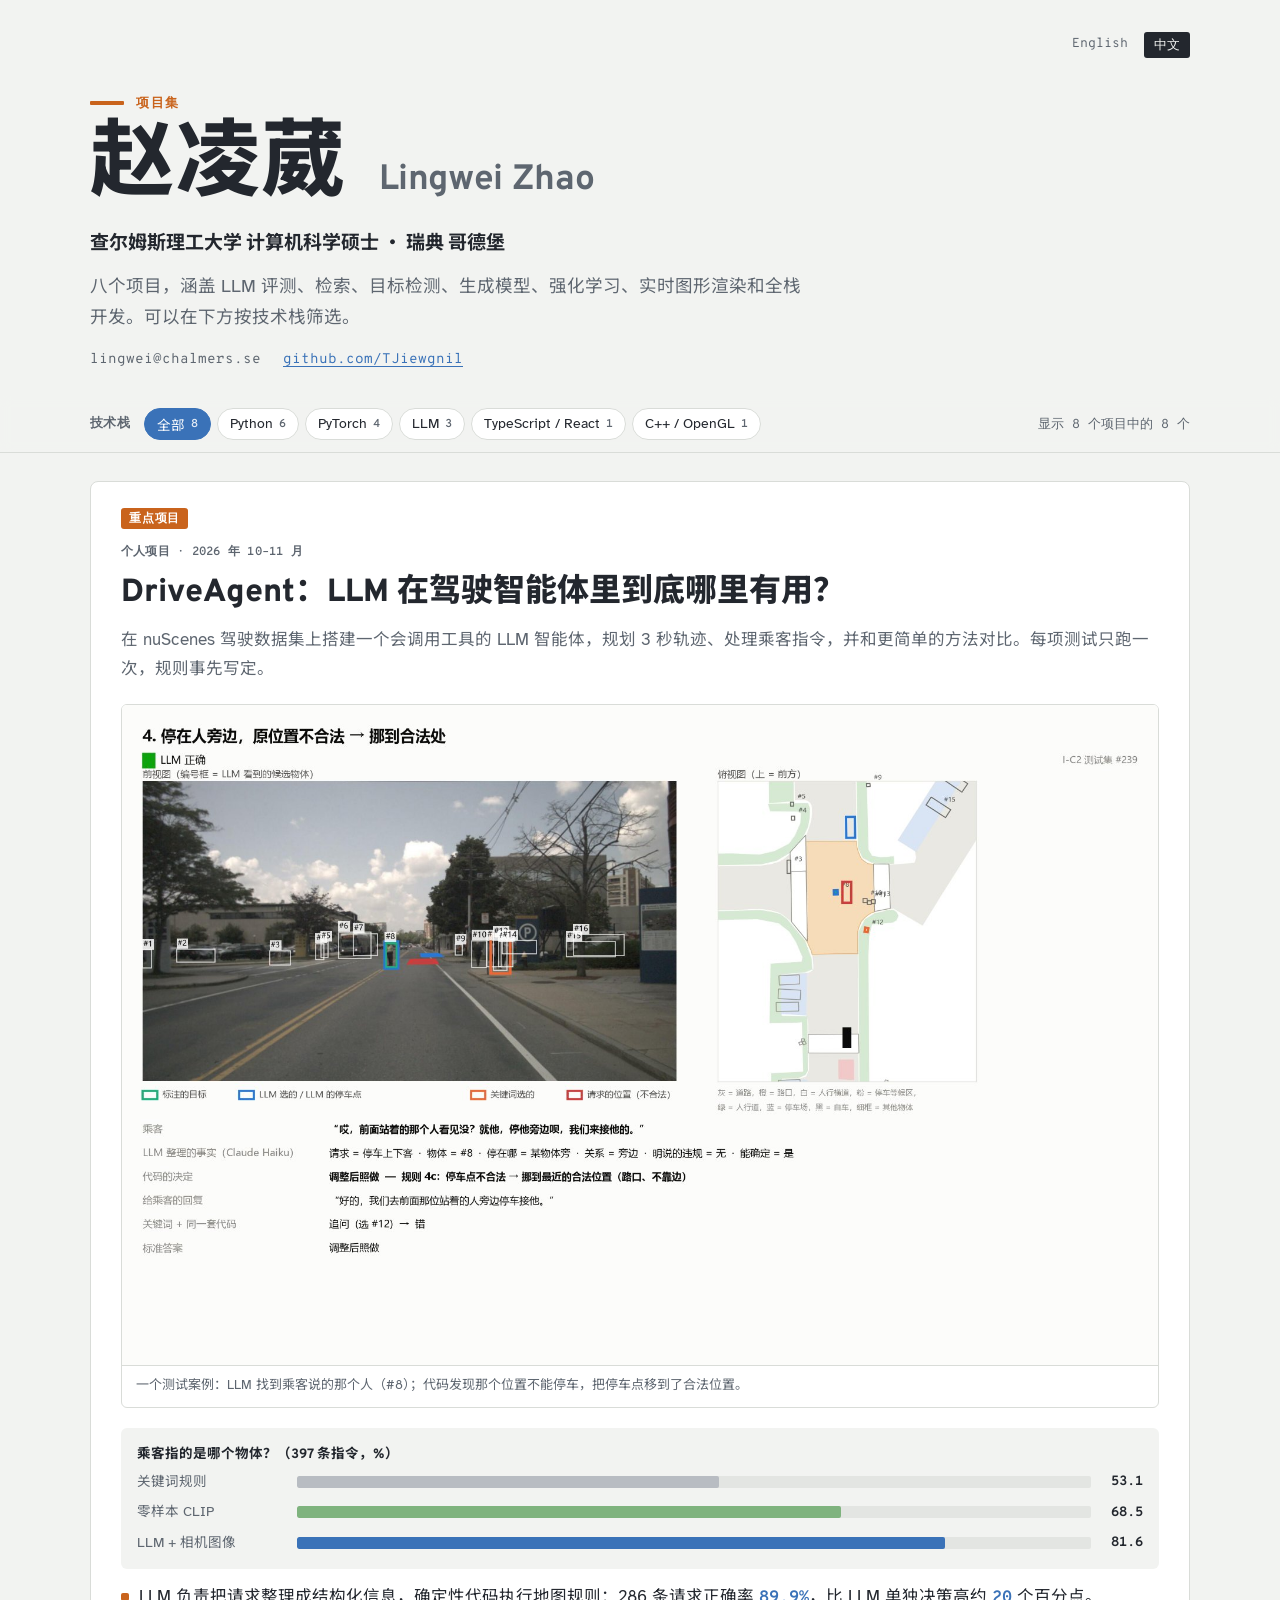
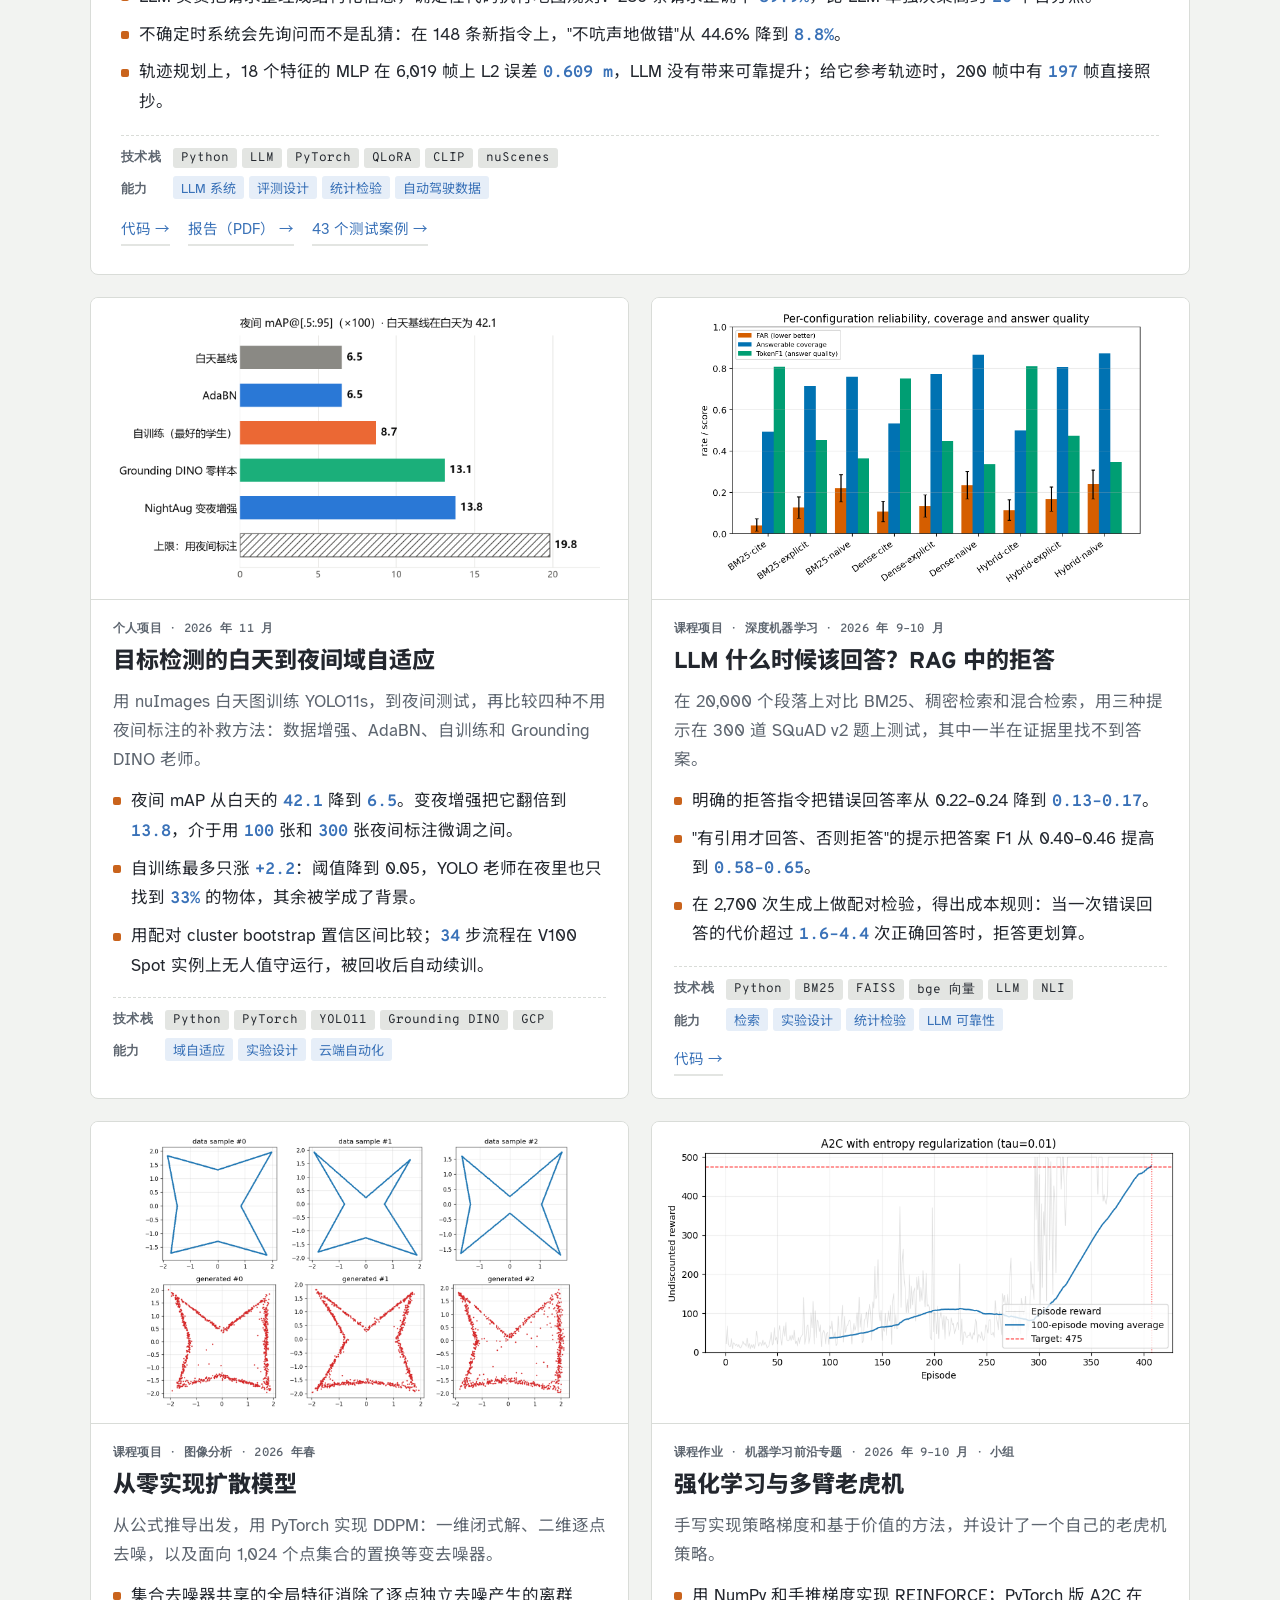
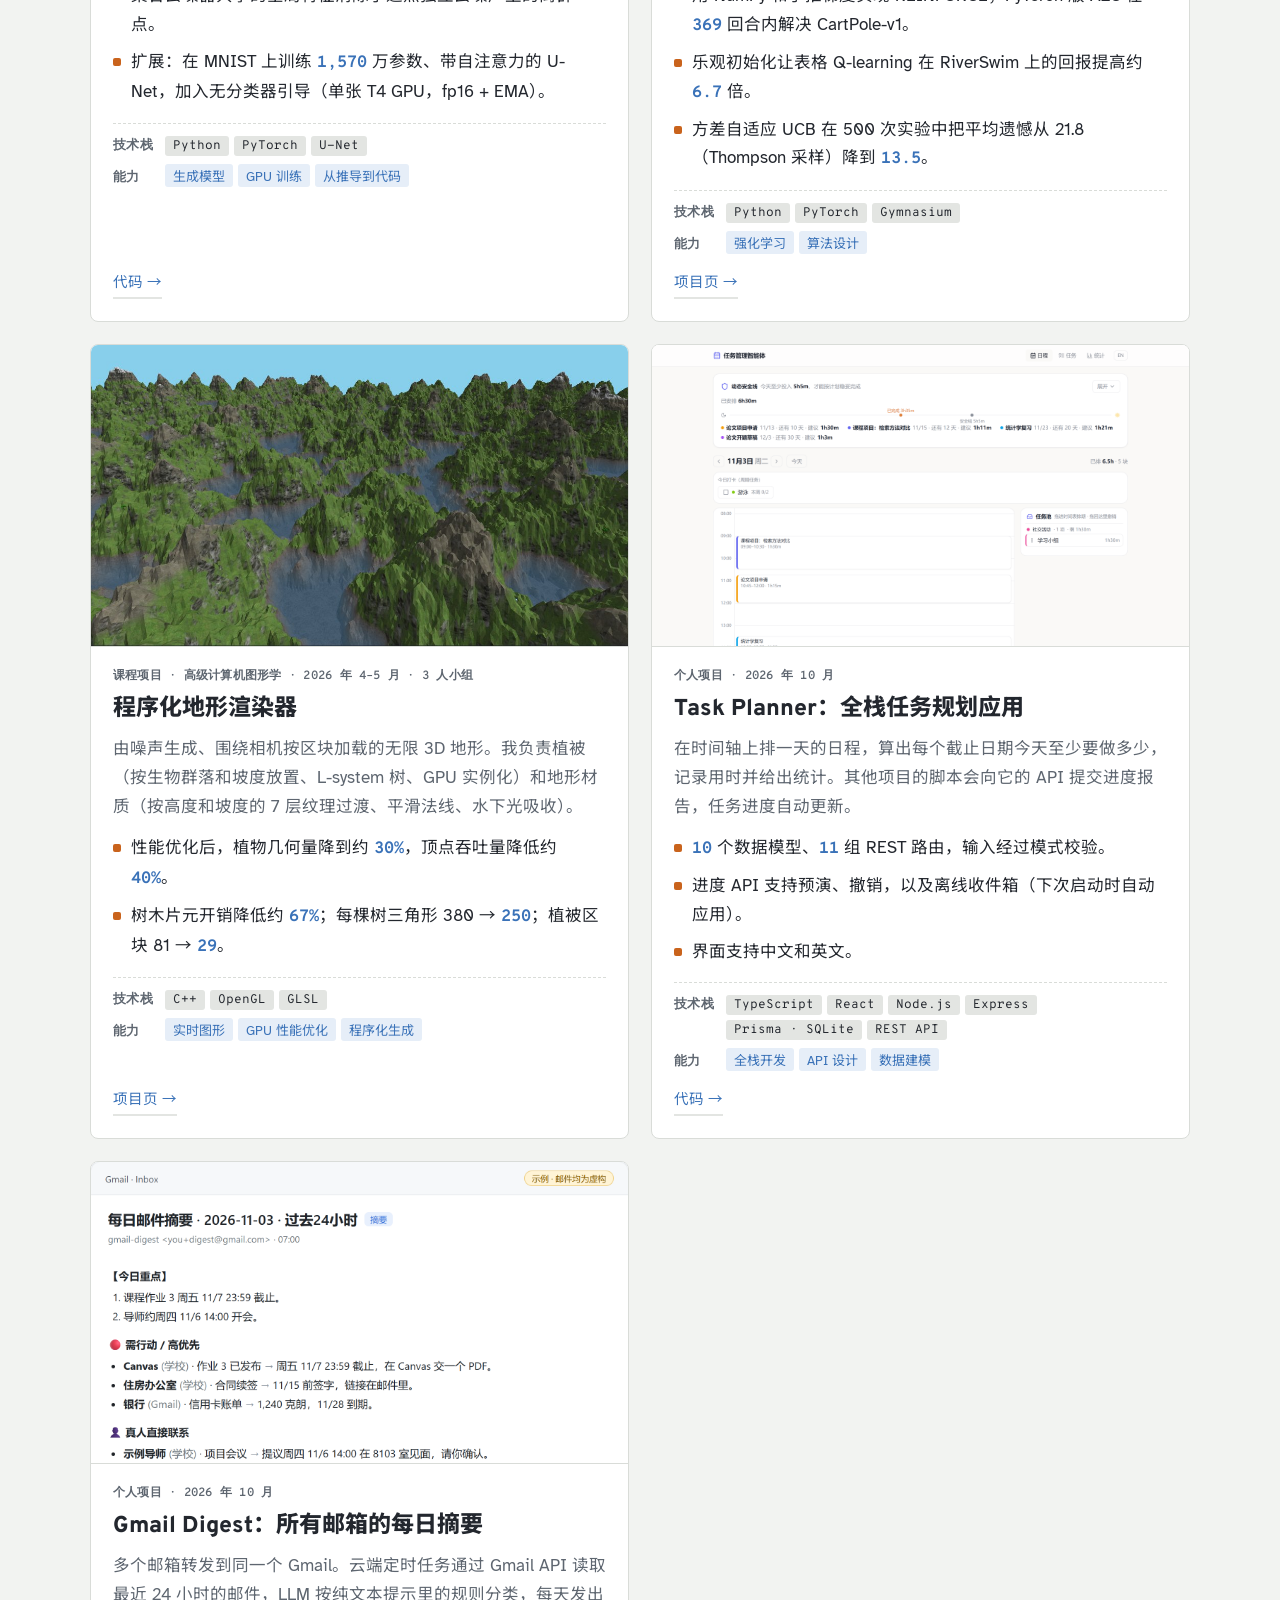
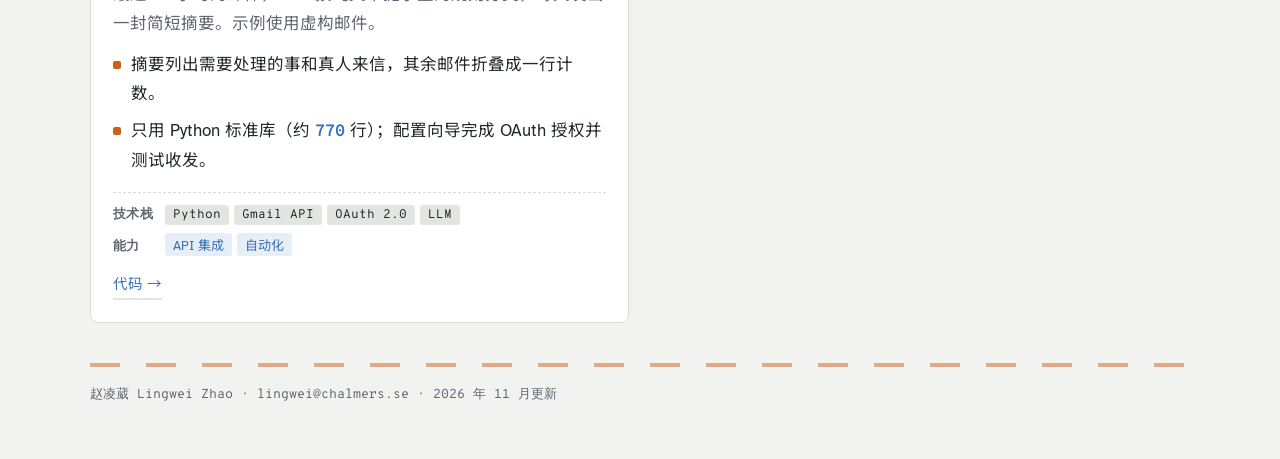
==== commit ae4642e6: "Move NightDet-DA card to second place, after DriveAgent" ====
--- a/zh/index.html
+++ b/zh/index.html
@@ -9,7 +9,7 @@
 <link rel="preconnect" href="https://fonts.googleapis.com">
 <link rel="preconnect" href="https://fonts.gstatic.com" crossorigin>
 <link rel="stylesheet" href="https://fonts.googleapis.com/css2?family=Atkinson+Hyperlegible:ital,wght@0,400;0,700;1,400&family=Overpass:wght@700;800&family=Overpass+Mono:wght@400;600;700&family=Noto+Sans+SC:wght@700;800&display=swap">
-<link rel="stylesheet" href="../assets/site.css?v=202611131211">
+<link rel="stylesheet" href="../assets/site.css?v=202611171930">
 <style>
   :root { --display: "Overpass", "Noto Sans SC", "PingFang SC", "Microsoft YaHei", sans-serif;
           --body: "Atkinson Hyperlegible", "PingFang SC", "Microsoft YaHei", "Noto Sans SC", system-ui, sans-serif; }
@@ -80,7 +80,28 @@
       </div>
     </article>
 
-    <!-- 2 RAG -->
+    <!-- 2 NightDet-DA -->
+    <article class="card" id="nightdet" data-tech="python pytorch">
+      <img class="thumb contain" src="../assets/nightdet-zh.png" alt="夜间 mAP 柱状图：白天基线 6.5，AdaBN 6.5，最好的自训练学生 8.7，Grounding DINO 13.1，NightAug 13.8，用夜间标注的上限 19.8" loading="lazy">
+      <div class="body">
+        <p class="ctx">个人项目 · 2026 年 11 月</p>
+        <h2>目标检测的白天到夜间域自适应</h2>
+        <p class="what">用 nuImages 白天图训练 YOLO11s，到夜间测试，再比较四种不用夜间标注的补救方法：数据增强、AdaBN、自训练和 Grounding DINO 老师。</p>
+        <ul class="results">
+          <li>夜间 mAP 从白天的 <b>42.1</b> 降到 <b>6.5</b>。变夜增强把它翻倍到 <b>13.8</b>，介于用 <b>100</b> 张和 <b>300</b> 张夜间标注微调之间。</li>
+          <li>自训练最多只涨 <b>+2.2</b>：阈值降到 0.05，YOLO 老师在夜里也只找到 <b>33%</b> 的物体，其余被学成了背景。</li>
+          <li>用配对 cluster bootstrap 置信区间比较；<b>34</b> 步流程在 V100 Spot 实例上无人值守运行，被回收后自动续训。</li>
+        </ul>
+        <dl class="tags">
+          <dt>技术栈</dt>
+          <dd><span class="tech" data-k="python">Python</span><span class="tech" data-k="pytorch">PyTorch</span><span class="tech">YOLO11</span><span class="tech">Grounding DINO</span><span class="tech">GCP</span></dd>
+          <dt>能力</dt>
+          <dd><span class="skill">域自适应</span><span class="skill">实验设计</span><span class="skill">云端自动化</span></dd>
+        </dl>
+      </div>
+    </article>
+
+    <!-- 3 RAG -->
     <article class="card" id="rag" data-tech="python llm">
       <img class="thumb contain" src="../assets/rag-reliability.png" alt="九种检索器与提示组合的错误回答率、可回答覆盖率和答案 F1 柱状图" loading="lazy">
       <div class="body">
@@ -102,28 +123,7 @@
       </div>
     </article>
 
-    <!-- NightDet-DA -->
-    <article class="card" id="nightdet" data-tech="python pytorch">
-      <img class="thumb contain" src="../assets/nightdet-zh.png" alt="夜间 mAP 柱状图：白天基线 6.5，AdaBN 6.5，最好的自训练学生 8.7，Grounding DINO 13.1，NightAug 13.8，用夜间标注的上限 19.8" loading="lazy">
-      <div class="body">
-        <p class="ctx">个人项目 · 2026 年 11 月</p>
-        <h2>目标检测的白天到夜间域自适应</h2>
-        <p class="what">用 nuImages 白天图训练 YOLO11s，到夜间测试，再比较四种不用夜间标注的补救方法：数据增强、AdaBN、自训练和 Grounding DINO 老师。</p>
-        <ul class="results">
-          <li>夜间 mAP 从白天的 <b>42.1</b> 降到 <b>6.5</b>。变夜增强把它翻倍到 <b>13.8</b>，介于用 <b>100</b> 张和 <b>300</b> 张夜间标注微调之间。</li>
-          <li>自训练最多只涨 <b>+2.2</b>：阈值降到 0.05，YOLO 老师在夜里也只找到 <b>33%</b> 的物体，其余被学成了背景。</li>
-          <li>用配对 cluster bootstrap 置信区间比较；<b>34</b> 步流程在 V100 Spot 实例上无人值守运行，被回收后自动续训。</li>
-        </ul>
-        <dl class="tags">
-          <dt>技术栈</dt>
-          <dd><span class="tech" data-k="python">Python</span><span class="tech" data-k="pytorch">PyTorch</span><span class="tech">YOLO11</span><span class="tech">Grounding DINO</span><span class="tech">GCP</span></dd>
-          <dt>能力</dt>
-          <dd><span class="skill">域自适应</span><span class="skill">实验设计</span><span class="skill">云端自动化</span></dd>
-        </dl>
-      </div>
-    </article>
-
-    <!-- 3 Diffusion -->
+    <!-- 4 Diffusion -->
     <article class="card" id="diffusion" data-tech="python pytorch">
       <img class="thumb contain" src="../assets/diffusion-sets.png" alt="上排：1,024 个点组成的训练形状；下排：集合去噪器生成的形状" loading="lazy">
       <div class="body">
@@ -144,7 +144,7 @@
       </div>
     </article>
 
-    <!-- 4 RL -->
+    <!-- 5 RL -->
     <article class="card" id="rl" data-tech="python pytorch">
       <img class="thumb contain" src="../assets/rl-a2c.png" alt="CartPole-v1 上带熵正则的 A2C 学习曲线，达到 475 分目标" loading="lazy">
       <div class="body">
@@ -166,7 +166,7 @@
       </div>
     </article>
 
-    <!-- 5 Terrain -->
+    <!-- 6 Terrain -->
     <article class="card" id="terrain" data-tech="cpp">
       <img class="thumb" src="../assets/terrain-final.jpg" alt="渲染出的峡湾地形：带纹理的山体、湖泊和森林按区块加载" loading="lazy">
       <div class="body">
@@ -187,7 +187,7 @@
       </div>
     </article>
 
-    <!-- 6 Task Planner -->
+    <!-- 7 Task Planner -->
     <article class="card" id="taskplanner" data-tech="web">
       <img class="thumb" src="../assets/tp-schedule-zh.png" alt="任务规划器的日视图：时间轴、安全线和任务池" loading="lazy">
       <div class="body">
@@ -209,7 +209,7 @@
       </div>
     </article>
 
-    <!-- 7 Gmail Digest -->
+    <!-- 8 Gmail Digest -->
     <article class="card" id="gmaildigest" data-tech="python llm">
       <img class="thumb" src="../assets/digest-zh.png" alt="每日摘要邮件示例：今日重点、待办和来自真人的消息" loading="lazy">
       <div class="body">
@@ -234,6 +234,6 @@
 </main>
 
 <footer><div class="wrap"><div class="lane" role="presentation"></div><p>赵凌葳 Lingwei Zhao · lingwei@chalmers.se · 2026 年 11 月更新</p></div></footer>
-<script src="../assets/portfolio.js?v=202611131211"></script>
+<script src="../assets/portfolio.js?v=202611171930"></script>
 </body>
 </html>
